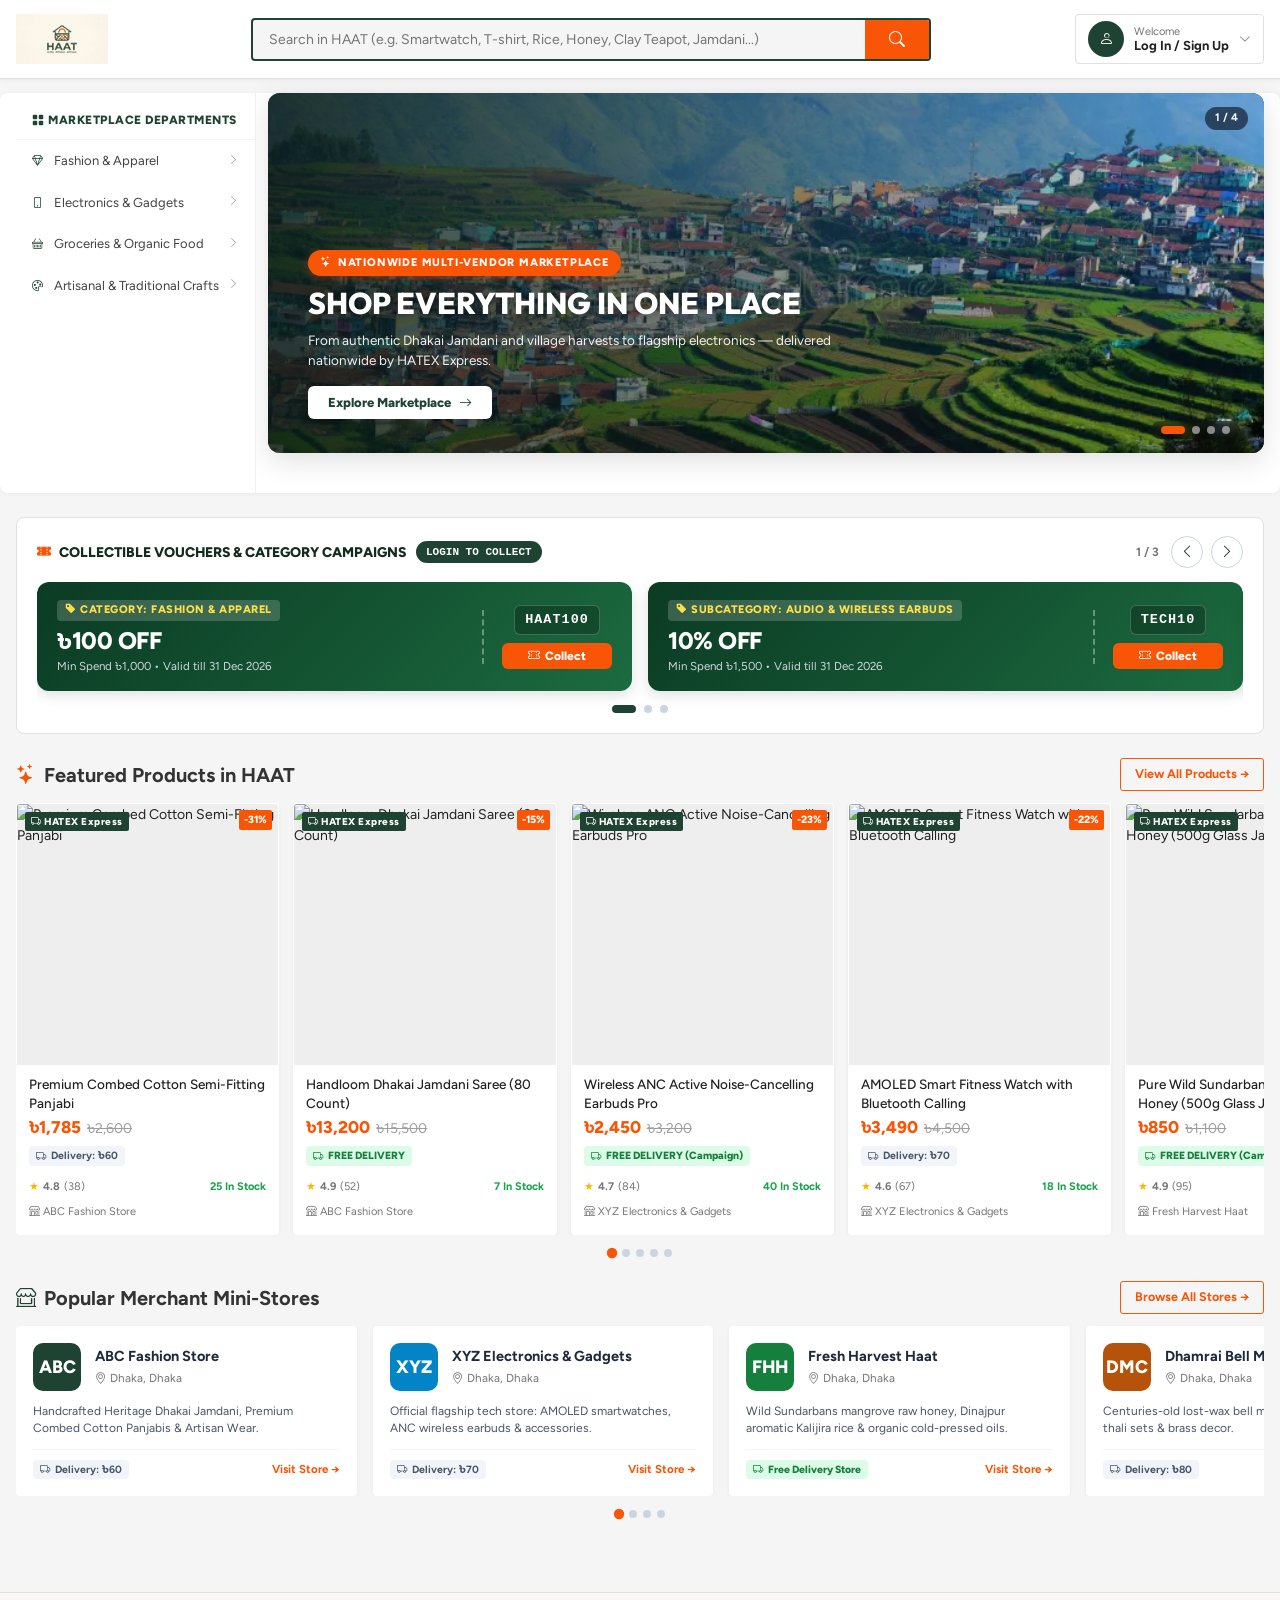
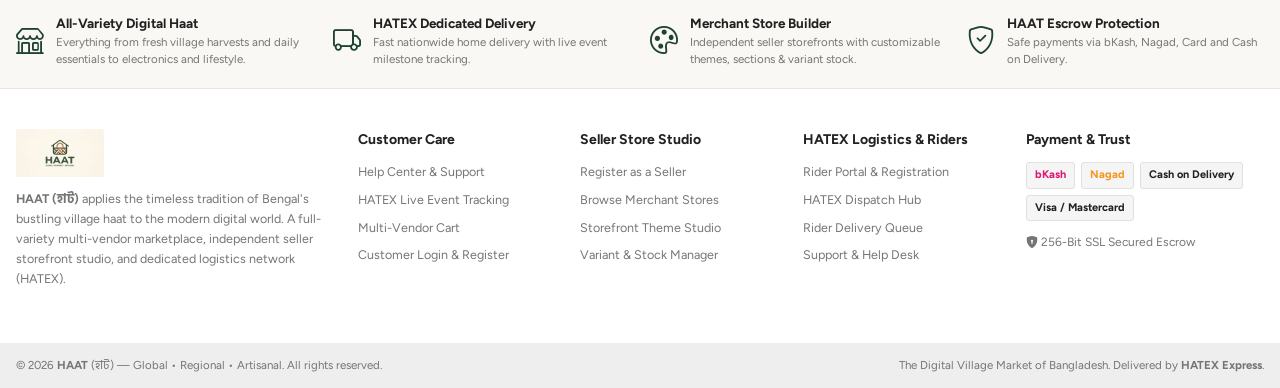
==== index.html @ 5f719024 "fix: ensure new products save to MySQL and display across Homepage, Catalog and Seller Dashboard" ====
<!DOCTYPE html>
<html lang="en">
<head>
  <meta charset="UTF-8">
  <meta name="viewport" content="width=device-width, initial-scale=1.0">
  <title>HAAT — Global • Regional • Artisanal (Multi-Vendor Marketplace & HATEX Logistics)</title>
  <meta name="description" content="HAAT is Bangladesh's all-variety digital marketplace inspired by the traditional village bazaar. Everything from electronics and fashion to groceries and crafts, delivered nationwide by HATEX.">
  <link rel="icon" type="image/jpeg" href="logo.jpg">

  <!-- Fonts: Outfit for titles, Figtree & Hind Siliguri for body and Bengali support -->
  <link rel="preconnect" href="https://fonts.googleapis.com">
  <link rel="preconnect" href="https://fonts.gstatic.com" crossorigin>
  <link href="https://fonts.googleapis.com/css2?family=Hind+Siliguri:wght@400;500;600;700&family=Outfit:wght@500;600;700;800&family=Figtree:wght@400;500;600;700;800&display=swap" rel="stylesheet">
  
  <!-- Bootstrap Icons -->
  <link rel="stylesheet" href="https://cdn.jsdelivr.net/npm/bootstrap-icons@1.11.3/font/bootstrap-icons.min.css">
  
  <!-- Core Design System -->
  <link rel="stylesheet" href="style.css?v=2.6">
</head>
<body>

  <!-- =========================================================================
       1. Main Header (Clean, Modern, Logo, Search, Profile with 3 Items & Cart)
       ========================================================================= -->
  <header class="site-header">
    <div class="container header-flex">
      <!-- HAAT Brand Logo -->
      <a href="#/" class="logo-link" id="headerLogoLink" onclick="return window.handleLogoClick(event);" title="HAAT">
        <img src="logo.jpg" alt="HAAT" class="brand-logo-img" onerror="this.style.display='none'; document.getElementById('logoFallback').style.display='flex'">
        <div id="logoFallback" class="logo-fallback" style="display:none;">
          <img src="logo.svg" alt="HAAT Logo" class="brand-logo-img" style="height:44px; width:auto;">
          <div class="logo-text">
            <span class="logo-title">HAAT</span>
            <span class="logo-sub">GLOBAL • REGIONAL • ARTISANAL</span>
          </div>
        </div>
      </a>

      <!-- Clean Search Bar -->
      <div class="search-container" id="headerSearchContainer">
        <form class="search-box" onsubmit="event.preventDefault(); handleSearch(this.q.value);">
          <input type="search" name="q" id="searchInput" placeholder="Search in HAAT (e.g. Smartwatch, T-shirt, Rice, Honey, Clay Teapot, Jamdani...)" aria-label="Search Marketplace">
          <button type="submit" class="search-btn" aria-label="Search">
            <i class="bi bi-search"></i>
          </button>
        </form>
      </div>

      <!-- Header Right: User Account Profile, Notifications, Wishlist, Cart -->
      <div class="header-actions">
        <!-- Account Dropdown Wrap -->
        <div class="account-dropdown-wrap" id="accountDropdownWrap">
          <button type="button" class="account-pill-btn" onclick="toggleAccountMenu()" aria-label="User Account Menu" id="accountPillBtn">
            <div class="user-avatar" id="headerAvatar"><i class="bi bi-person"></i></div>
            <div class="user-info">
              <span class="user-role-label" id="headerAccountRole">Welcome</span>
              <strong class="user-name" id="headerAccountName">Log In / Sign Up</strong>
            </div>
            <i class="bi bi-chevron-down caret-icon"></i>
          </button>

          <!-- Interactive Account Menu Flyout -->
          <div class="account-menu-flyout hidden" id="accountMenuFlyout">
            <div class="profile-dropdown-items" id="profileDropdownItems">
              <!-- Rendered dynamically based on Logged In / Guest session -->
            </div>
          </div>
        </div>

        <!-- Dynamic Notifications Dropdown (Beside Profile Icon) -->
        <div class="notification-dropdown-wrap" id="notificationDropdownWrap">
          <button type="button" class="action-icon-link notification-btn" onclick="window.toggleNotificationMenu()" aria-label="Notifications" id="notificationBtn" title="Notifications">
            <i class="bi bi-bell"></i>
            <span class="count-badge" id="notificationCount">0</span>
          </button>

          <!-- Interactive Notifications Flyout -->
          <div class="notification-flyout hidden" id="notificationFlyout">
            <div class="notification-flyout-head">
              <strong>Notifications (<span id="unreadNotifCount">0</span>)</strong>
              <button type="button" class="notif-mark-btn" onclick="window.markAllNotificationsRead()">Mark all read</button>
            </div>
            <div class="notification-flyout-list" id="notificationFlyoutList">
              <!-- Rendered dynamically based on state.notifications -->
            </div>
          </div>
        </div>

        <!-- Wishlist -->
        <a href="#/wishlist" class="action-icon-link" id="headerWishlistLink" title="Wishlist">
          <i class="bi bi-heart"></i>
          <span class="count-badge" id="wishlistCount">0</span>
        </a>

        <!-- Cart -->
        <a href="#/cart" class="action-cart-btn" id="headerCartLink" title="Shopping Cart">
          <div class="cart-icon-box">
            <i class="bi bi-cart3"></i>
            <span class="count-badge" id="cartCount">0</span>
          </div>
          <span class="cart-btn-txt">Cart</span>
        </a>
      </div>
    </div>
  </header>

  <!-- =========================================================================
       2. Dynamic Application Mount Point (SPA)
       ========================================================================= -->
  <main id="app" tabindex="-1">
    <div class="page-loader">
      <div class="spinner"></div>
      <p>Loading HAAT Digital Market…</p>
    </div>
  </main>

  <!-- =========================================================================
       3. Global Modals, Toast & Overlays
       ========================================================================= -->
  <div id="globalModal" class="modal-backdrop hidden" onclick="if(event.target === this) closeModal()">
    <div class="modal-dialog" role="dialog" aria-modal="true" id="modalDialog">
      <button class="modal-close-btn" onclick="closeModal()" aria-label="Close modal">&times;</button>
      <div id="modalContent"></div>
    </div>
  </div>

  <div id="toast" role="status" aria-live="polite"></div>

  <!-- =========================================================================
       4. Comprehensive Footer
       ========================================================================= -->
  <footer class="site-footer" id="siteFooter">
    <!-- Value Props Strip -->
    <div class="footer-props-bar" id="footerPropsBar">
      <div class="container props-grid">
        <div class="prop-box">
          <i class="bi bi-shop prop-ico"></i>
          <div>
            <strong>All-Variety Digital Haat</strong>
            <p>Everything from fresh village harvests and daily essentials to electronics and lifestyle.</p>
          </div>
        </div>
        <div class="prop-box">
          <i class="bi bi-truck prop-ico"></i>
          <div>
            <strong>HATEX Dedicated Delivery</strong>
            <p>Fast nationwide home delivery with live event milestone tracking.</p>
          </div>
        </div>
        <div class="prop-box">
          <i class="bi bi-palette prop-ico"></i>
          <div>
            <strong>Merchant Store Builder</strong>
            <p>Independent seller storefronts with customizable themes, sections & variant stock.</p>
          </div>
        </div>
        <div class="prop-box">
          <i class="bi bi-shield-check prop-ico"></i>
          <div>
            <strong>HAAT Escrow Protection</strong>
            <p>Safe payments via bKash, Nagad, Card and Cash on Delivery.</p>
          </div>
        </div>
      </div>
    </div>

    <!-- Main Footer Columns -->
    <div class="container footer-columns-grid" id="footerMainColumns">
      <div class="footer-col brand-col">
        <img src="logo.jpg" alt="HAAT Logo" class="footer-brand-img">
        <p class="footer-desc">
          <strong>HAAT (হাট)</strong> applies the timeless tradition of Bengal's bustling village haat to the modern digital world. A full-variety multi-vendor marketplace, independent seller storefront studio, and dedicated logistics network (HATEX).
        </p>
      </div>

      <div class="footer-col">
        <h4>Customer Care</h4>
        <ul>
          <li><a href="javascript:void(0)" onclick="openHelpModal()">Help Center & Support</a></li>
          <li><a href="#/tracking">HATEX Live Event Tracking</a></li>
          <li><a href="#/cart">Multi-Vendor Cart</a></li>
          <li><a href="#/auth">Customer Login & Register</a></li>
        </ul>
      </div>

      <div class="footer-col">
        <h4>Seller Store Studio</h4>
        <ul>
          <li><a href="#/auth">Register as a Seller</a></li>
          <li><a href="#/stores">Browse Merchant Stores</a></li>
          <li><a href="#/dash/seller">Storefront Theme Studio</a></li>
          <li><a href="#/dash/seller">Variant & Stock Manager</a></li>
        </ul>
      </div>

      <div class="footer-col">
        <h4>HATEX Logistics & Riders</h4>
        <ul>
          <li><a href="#/auth">Rider Portal & Registration</a></li>
          <li><a href="#/dash/hatex">HATEX Dispatch Hub</a></li>
          <li><a href="#/dash/rider">Rider Delivery Queue</a></li>
          <li><a href="javascript:void(0)" onclick="openHelpModal()">Support & Help Desk</a></li>
        </ul>
      </div>

      <div class="footer-col">
        <h4>Payment & Trust</h4>
        <div class="payment-badges-wrap">
          <span class="pay-badge bkash">bKash</span>
          <span class="pay-badge nagad">Nagad</span>
          <span class="pay-badge cod">Cash on Delivery</span>
          <span class="pay-badge card">Visa / Mastercard</span>
        </div>
        <div style="margin-top:12px;font-size:12px;color:var(--text-muted);">
          <i class="bi bi-shield-lock-fill text-success"></i> 256-Bit SSL Secured Escrow
        </div>
      </div>
    </div>

    <!-- Bottom Copyright -->
    <div class="footer-bottom-bar">
      <div class="container footer-bottom-flex">
        <div>&copy; 2026 <strong>HAAT</strong> (হাট) — Global • Regional • Artisanal. All rights reserved.</div>
        <div>The Digital Village Market of Bangladesh. Delivered by <strong>HATEX Express</strong>.</div>
      </div>
    </div>
  </footer>

  <!-- Floating Circular Report Button (Bottom Right) -->
  <button type="button" class="floating-admin-chat-btn" id="floatingReportBtn" onclick="window.openAdminReportModal()" title="Submit Report to Admin" aria-label="Submit Report">
    <i class="bi bi-flag-fill"></i>
    <span class="chat-btn-pulse"></span>
  </button>

  <!-- Application Logic -->
  <script src="app.js?v=3.3"></script>
  <!-- API Bridge: syncs app.js ↔ PHP API ↔ MySQL -->
  <script src="api-bridge.js?v=3.3"></script>
</body>
</html>
---- style.css ----
/* ==========================================================================
   HAAT.com.bd — Global • Regional • Artisanal
   Digital Village Market of Bangladesh & HATEX Logistics
   Theme based on HAAT Brand Identity: Forest Green, Terracotta & Ochre
   ========================================================================== */

:root {
  /* Brand Palette */
  --haat-primary: #1E4332;       /* Heritage Forest Green */
  --haat-primary-dark: #122C20;
  --haat-primary-light: #285A43;
  --haat-primary-soft: #EAF2EE;
  
  --haat-orange: #F85606;        /* High-conversion marketplace orange */
  --haat-orange-hover: #D64600;
  --haat-orange-soft: #FFF2EB;
  
  --haat-terracotta: #C46237;    /* Logo Terracotta */
  --haat-gold: #E5A93C;          /* Logo Ochre Gold */
  --haat-gold-soft: #FFF8EB;

  --bg-page: #F5F5F5;            /* Clean light gray canvas */
  --surface: #FFFFFF;            /* Pure white cards */
  --surface-alt: #FAFAFA;
  
  --text-main: #212121;
  --text-muted: #757575;
  --text-light: #9E9E9E;
  
  --border: #EFF0F5;
  --border-dark: #E0E0E0;

  /* Status Colors */
  --success: #00A65A;
  --success-bg: #E8F8F0;
  --warning: #F39C12;
  --danger: #DD4B39;
  --info: #00C0EF;

  /* Typography */
  --font-body: 'Figtree', 'Hind Siliguri', -apple-system, BlinkMacSystemFont, 'Segoe UI', Roboto, sans-serif;
  --font-brand: 'Outfit', -apple-system, sans-serif;
  --font-mono: SFMono-Regular, Menlo, Monaco, Consolas, monospace;

  /* Shadows & Radius */
  --shadow-card: 0 1px 4px 0 rgba(0, 0, 0, 0.05);
  --shadow-hover: 0 4px 16px 0 rgba(0, 0, 0, 0.12);
  --shadow-pop: 0 8px 30px rgba(0, 0, 0, 0.18);
  --radius-sm: 4px;
  --radius-md: 8px;
  --radius-lg: 12px;
  --radius-pill: 999px;

  --transition: all 0.2s ease-in-out;
}

/* Reset & Box Model */
*, *::before, *::after {
  box-sizing: border-box;
  margin: 0;
  padding: 0;
}

body {
  font-family: var(--font-body);
  font-size: 14px;
  line-height: 1.5;
  color: var(--text-main);
  background-color: var(--bg-page);
  -webkit-font-smoothing: antialiased;
  min-height: 100vh;
  display: flex;
  flex-direction: column;
}

a {
  color: inherit;
  text-decoration: none;
  transition: var(--transition);
}

button, input, select, textarea {
  font-family: inherit;
  font-size: inherit;
}

img {
  max-width: 100%;
  display: block;
}

.container {
  width: 100%;
  max-width: 1280px;
  margin: 0 auto;
  padding: 0 16px;
}

/* ==========================================================================
   1. Clean Top Header & Search Bar
   ========================================================================== */
.site-header {
  background: #fff;
  border-bottom: 1px solid var(--border-dark);
  position: sticky;
  top: 0;
  z-index: 100;
  box-shadow: 0 2px 4px rgba(0, 0, 0, 0.04);
}

.header-flex {
  display: flex;
  align-items: center;
  justify-content: space-between;
  padding: 14px 16px;
  gap: 24px;
}

.logo-link {
  display: flex;
  align-items: center;
  gap: 10px;
  flex-shrink: 0;
}

.brand-logo-img {
  height: 50px;
  width: auto;
  max-width: 170px;
  object-fit: contain;
  display: block;
}

.footer-brand-img {
  height: 48px;
  width: auto;
  max-width: 160px;
  object-fit: contain;
  display: block;
  margin-bottom: 12px;
}

.logo-fallback {
  display: flex;
  align-items: center;
  gap: 8px;
}

.logo-mark {
  width: 44px;
  height: 44px;
  background: var(--haat-primary);
  color: var(--haat-gold);
  border-radius: var(--radius-sm);
  display: grid;
  place-items: center;
  font-size: 22px;
}

.logo-title {
  font-family: var(--font-brand);
  font-size: 26px;
  font-weight: 800;
  color: var(--haat-primary);
  line-height: 1;
}

.logo-sub {
  font-size: 9px;
  font-weight: 700;
  letter-spacing: 1.5px;
  color: var(--haat-orange);
  display: block;
}

/* Wide Search Bar */
.search-container {
  flex: 1;
  max-width: 680px;
}

.search-box {
  display: flex;
  align-items: center;
  background: #F5F5F5;
  border: 2px solid var(--haat-primary);
  border-radius: var(--radius-sm);
  overflow: hidden;
  transition: var(--transition);
}

.search-box:focus-within {
  background: #fff;
  box-shadow: 0 0 0 2px rgba(30, 67, 50, 0.15);
}

.search-box input {
  flex: 1;
  border: none;
  background: transparent;
  padding: 10px 16px;
  font-size: 14px;
  color: var(--text-main);
  outline: none;
}

.search-btn {
  background: var(--haat-orange);
  border: none;
  color: #fff;
  padding: 10px 24px;
  font-size: 16px;
  cursor: pointer;
  transition: var(--transition);
  display: grid;
  place-items: center;
}

.search-btn:hover {
  background: var(--haat-orange-hover);
}

/* Header Right Actions */
.header-actions {
  display: flex;
  align-items: center;
  gap: 18px;
  flex-shrink: 0;
}

/* Account Dropdown Wrap */
.account-dropdown-wrap {
  position: relative;
}

.account-pill-btn {
  display: flex;
  align-items: center;
  gap: 10px;
  background: #fff;
  border: 1px solid var(--border-dark);
  padding: 6px 12px;
  border-radius: var(--radius-sm);
  cursor: pointer;
  transition: var(--transition);
}

.account-pill-btn:hover {
  background: var(--surface-alt);
  border-color: var(--haat-primary);
}

.user-avatar {
  width: 36px;
  height: 36px;
  border-radius: 50%;
  background: var(--haat-primary);
  color: #fff;
  font-weight: 800;
  display: grid;
  place-items: center;
  font-size: 15px;
}

.user-info {
  display: flex;
  flex-direction: column;
  text-align: left;
}

.user-role-label {
  font-size: 11px;
  color: var(--text-muted);
}

.user-name {
  font-size: 13px;
  font-weight: 700;
  color: var(--text-main);
  line-height: 1.2;
}

.caret-icon {
  font-size: 12px;
  color: var(--text-muted);
}

/* Account Menu Flyout */
.account-menu-flyout {
  position: absolute;
  top: calc(100% + 8px);
  right: 0;
  width: 280px;
  background: #fff;
  border: 1px solid var(--border-dark);
  border-radius: 12px;
  box-shadow: 0 12px 32px rgba(0, 0, 0, 0.12);
  z-index: 200;
  padding: 8px;
}

.account-menu-flyout.hidden {
  display: none;
}

/* User Card inside Dropdown */
.profile-dropdown-header {
  display: flex;
  align-items: center;
  gap: 10px;
  padding: 10px 12px;
  background: #FAF8F5;
  border-radius: 8px;
  margin-bottom: 6px;
  border: 1px solid #EBE4D8;
}

.dropdown-user-avatar {
  width: 36px;
  height: 36px;
  border-radius: 50%;
  background: var(--haat-primary);
  color: #fff;
  display: flex;
  align-items: center;
  justify-content: center;
  font-weight: 800;
  font-size: 15px;
  flex-shrink: 0;
}

.dropdown-user-details {
  display: flex;
  flex-direction: column;
  text-align: left;
  min-width: 0;
}

.dropdown-user-details strong {
  font-size: 13px;
  font-weight: 700;
  color: #1E293B;
  white-space: nowrap;
  overflow: hidden;
  text-overflow: ellipsis;
  line-height: 1.2;
}

.role-badge-tag {
  font-size: 10.5px;
  font-weight: 700;
  padding: 1px 7px;
  border-radius: 4px;
  display: inline-block;
  width: fit-content;
  margin-top: 3px;
  line-height: 1.3;
}

.role-badge-customer { background: #DBEAFE; color: #1E40AF; }
.role-badge-seller   { background: #FFEDD5; color: #C2410C; }
.role-badge-rider    { background: #DCFCE7; color: #15803D; }
.role-badge-admin    { background: #E0E7FF; color: #4338CA; }
.role-badge-hatex    { background: #F3E8FF; color: #7E22CE; }

.dropdown-menu-divider {
  height: 1px;
  background: #F1F5F9;
  margin: 6px 4px;
}

.profile-dropdown-items {
  display: flex;
  flex-direction: column;
  gap: 2px;
}

.profile-menu-item {
  display: flex;
  align-items: center;
  gap: 10px;
  padding: 8px 10px;
  border-radius: 8px;
  transition: all 0.15s ease;
  color: var(--text-main);
  text-decoration: none;
  cursor: pointer;
}

.profile-menu-item:hover {
  background: #F8FAFC;
  color: var(--haat-primary);
}

.profile-dashboard-item {
  background: #FAF8F5;
  border: 1px solid #EBE4D8;
}

.profile-dashboard-item:hover {
  background: var(--haat-primary-soft);
  border-color: var(--haat-primary);
}

.menu-item-icon-box {
  width: 30px;
  height: 30px;
  border-radius: 6px;
  display: flex;
  align-items: center;
  justify-content: center;
  background: #F1F5F9;
  color: #475569;
  font-size: 15px;
  flex-shrink: 0;
  transition: all 0.15s ease;
}

.menu-item-icon-box.bg-customer { background: #EFF6FF; color: #2563EB; }
.menu-item-icon-box.bg-seller   { background: #FFF7ED; color: #EA580C; }
.menu-item-icon-box.bg-rider    { background: #F0FDF4; color: #16A34A; }
.menu-item-icon-box.bg-admin    { background: #EEF2FF; color: #4F46E5; }
.menu-item-icon-box.bg-hatex    { background: #FAF5FF; color: #9333EA; }

.menu-item-text {
  display: flex;
  flex-direction: column;
  text-align: left;
  min-width: 0;
}

.menu-item-text strong {
  font-size: 12.5px;
  font-weight: 700;
  color: #1E293B;
  line-height: 1.2;
}

.menu-item-text small {
  font-size: 11px;
  color: var(--text-muted);
  line-height: 1.2;
}

/* Logout Item */
.profile-logout-item:hover {
  background: #FEF2F2 !important;
}

.profile-logout-item:hover .icon-logout {
  background: #FEE2E2;
  color: #DC2626;
}

/* Wishlist & Cart Actions */
.action-icon-link {
  font-size: 22px;
  color: var(--text-muted);
  position: relative;
  display: grid;
  place-items: center;
}

.action-icon-link:hover {
  color: var(--haat-orange);
}

.action-cart-btn {
  display: flex;
  align-items: center;
  gap: 8px;
  color: var(--text-main);
  padding: 8px 14px;
  border-radius: var(--radius-sm);
  background: var(--surface-alt);
  border: 1px solid var(--border-dark);
}

.action-cart-btn:hover {
  border-color: var(--haat-orange);
  color: var(--haat-orange);
}

.cart-icon-box {
  font-size: 20px;
  position: relative;
  display: grid;
  place-items: center;
}

.count-badge {
  position: absolute;
  top: -8px;
  right: -10px;
  background: var(--haat-orange);
  color: #fff;
  font-size: 10px;
  font-weight: 800;
  padding: 1px 5px;
  border-radius: var(--radius-pill);
  min-width: 16px;
  text-align: center;
}

.cart-btn-txt {
  font-weight: 700;
  font-size: 13px;
}

/* ==========================================================================
   2. Main SPA Mount & Loaders
   ========================================================================= */
#app {
  flex: 1;
  padding-bottom: 50px;
}

.page-loader {
  display: flex;
  flex-direction: column;
  align-items: center;
  justify-content: center;
  padding: 80px 20px;
  color: var(--text-muted);
  gap: 16px;
}

.spinner {
  width: 40px;
  height: 40px;
  border: 3px solid #E0E0E0;
  border-top-color: var(--haat-primary);
  border-radius: 50%;
  animation: spin 0.8s linear infinite;
}

@keyframes spin {
  to { transform: rotate(360deg); }
}

/* ==========================================================================
   3. Village Banner & Hero Section
   ========================================================================== */
.village-hero-section {
  margin-top: 14px;
  margin-bottom: 24px;
}

.hero-layout-grid {
  display: grid;
  grid-template-columns: 240px 1fr;
  gap: 12px;
  background: #fff;
  border-radius: var(--radius-md);
  box-shadow: var(--shadow-card);
  position: relative;
  overflow: visible;
  height: 400px;
}

@media (max-width: 900px) {
  .hero-layout-grid {
    grid-template-columns: 1fr;
    height: auto;
  }
  .haat-category-sidebar {
    display: none;
  }
}

/* Category Sidebar Menu */
.haat-category-sidebar {
  background: #fff;
  border-right: 1px solid var(--border);
  display: flex;
  flex-direction: column;
  padding: 8px 0;
  position: relative;
  overflow: visible;
  z-index: 45;
}

.cat-sidebar-item {
  display: flex;
  align-items: center;
  justify-content: space-between;
  padding: 11px 16px;
  font-size: 13px;
  color: #424242;
  cursor: pointer;
  transition: var(--transition);
  position: relative;
}

.cat-sidebar-item:hover {
  background: var(--haat-orange-soft);
  color: var(--haat-orange);
  padding-left: 20px;
}

.cat-sidebar-item i {
  font-size: 11px;
  color: var(--text-light);
}

/* Category Hover Popup / Flyout Subcategories Menu */
.cat-flyout-popup {
  display: none;
  position: absolute;
  top: -4px;
  left: 100%;
  width: 290px;
  background: #ffffff;
  border-radius: 0 10px 10px 0;
  box-shadow: 0 12px 36px rgba(0, 0, 0, 0.18), 0 2px 6px rgba(0, 0, 0, 0.08);
  border: 1px solid #E2E8F0;
  border-left: 3px solid var(--haat-primary);
  z-index: 999;
  padding: 16px 18px;
  animation: flyoutSlideIn 0.18s ease-out;
}

@keyframes flyoutSlideIn {
  from { opacity: 0; transform: translateX(-8px); }
  to { opacity: 1; transform: translateX(0); }
}

.cat-sidebar-item:hover .cat-flyout-popup {
  display: block;
}

.cat-flyout-head {
  padding-bottom: 8px;
  margin-bottom: 10px;
  border-bottom: 1px solid #F1F5F9;
  display: flex;
  align-items: center;
  justify-content: space-between;
}

.cat-flyout-head strong {
  font-size: 13.5px;
  color: var(--haat-primary);
  font-weight: 800;
}

.cat-flyout-head a {
  font-size: 11.5px;
  font-weight: 700;
  color: var(--haat-orange);
  text-decoration: none;
}

.cat-flyout-list {
  display: flex;
  flex-direction: column;
  gap: 5px;
}

.cat-flyout-link {
  display: flex;
  align-items: center;
  justify-content: space-between;
  padding: 8px 10px;
  border-radius: 6px;
  font-size: 12.5px;
  color: #334155;
  font-weight: 600;
  text-decoration: none;
  transition: all 0.15s ease;
  cursor: pointer;
}

.cat-flyout-link:hover {
  background: var(--haat-primary-soft);
  color: var(--haat-primary);
  padding-left: 14px;
}

.cat-flyout-link i {
  color: var(--haat-primary);
  font-size: 11px;
}

/* Flowing Slide System for Vouchers & Coupons */
.vouchers-slider-shell {
  position: relative;
  width: 100%;
}

.vouchers-slider-track {
  display: flex;
  gap: 14px;
  overflow-x: auto;
  scroll-behavior: smooth;
  padding: 6px 2px 12px 2px;
  scrollbar-width: thin;
  scrollbar-color: #FED7AA transparent;
}

.vouchers-slider-track::-webkit-scrollbar {
  height: 5px;
}

.vouchers-slider-track::-webkit-scrollbar-thumb {
  background: #FED7AA;
  border-radius: 999px;
}

.voucher-slider-item {
  flex: 0 0 320px;
  min-width: 320px;
  scroll-snap-align: start;
}

.voucher-slide-nav-btn {
  width: 32px;
  height: 32px;
  border-radius: 50%;
  background: #ffffff;
  border: 1px solid #CBD5E1;
  box-shadow: 0 2px 8px rgba(0, 0, 0, 0.10);
  color: var(--haat-primary);
  display: inline-flex;
  align-items: center;
  justify-content: center;
  cursor: pointer;
  transition: all 0.2s ease;
  font-size: 14px;
}

.voucher-slide-nav-btn:hover {
  background: var(--haat-primary);
  color: #ffffff;
  border-color: var(--haat-primary);
}

/* Morning Village View Banner */
.village-banner-card {
  position: relative;
  background-image: url('village_banner.webp');
  background-size: cover;
  background-position: center;
  display: flex;
  align-items: center;
  padding: 40px;
  color: #fff;
  overflow: hidden;
}

.village-banner-card::before {
  content: '';
  position: absolute;
  inset: 0;
  background: linear-gradient(90deg, rgba(18, 44, 32, 0.92) 0%, rgba(18, 44, 32, 0.75) 55%, rgba(0, 0, 0, 0.25) 100%);
  z-index: 1;
}

.village-banner-content {
  max-width: 580px;
  position: relative;
  z-index: 2;
}

.village-tag-badge {
  background: var(--haat-orange);
  color: #fff;
  font-size: 11px;
  font-weight: 800;
  padding: 3px 10px;
  border-radius: var(--radius-pill);
  display: inline-flex;
  align-items: center;
  gap: 6px;
  margin-bottom: 12px;
  letter-spacing: 0.5px;
}

.village-banner-content h1 {
  font-size: clamp(28px, 3.5vw, 38px);
  font-family: var(--font-brand);
  line-height: 1.2;
  margin-bottom: 12px;
  color: #fff;
}

.village-banner-content p {
  font-size: 14.5px;
  color: #E2ECE6;
  margin-bottom: 22px;
  line-height: 1.5;
}

.village-banner-actions {
  display: flex;
  gap: 12px;
  flex-wrap: wrap;
}

.btn-village-primary {
  background: var(--haat-orange);
  color: #fff;
  border: none;
  font-weight: 700;
  padding: 10px 22px;
  border-radius: var(--radius-sm);
  cursor: pointer;
  transition: var(--transition);
}

.btn-village-primary:hover {
  background: var(--haat-orange-hover);
}

.btn-village-outline {
  background: rgba(255, 255, 255, 0.15);
  color: #fff;
  border: 1px solid rgba(255, 255, 255, 0.4);
  font-weight: 600;
  padding: 10px 22px;
  border-radius: var(--radius-sm);
  cursor: pointer;
  transition: var(--transition);
}

.btn-village-outline:hover {
  background: rgba(255, 255, 255, 0.25);
  border-color: #fff;
}

/* Feature Channels Strip */
.features-channel-strip {
  display: grid;
  grid-template-columns: repeat(auto-fit, minmax(200px, 1fr));
  gap: 12px;
  margin-bottom: 24px;
}

.feature-pill-card {
  background: #fff;
  border: 1px solid var(--border);
  border-radius: var(--radius-md);
  padding: 14px 16px;
  display: flex;
  align-items: center;
  gap: 12px;
  box-shadow: var(--shadow-card);
  transition: var(--transition);
  cursor: pointer;
}

.feature-pill-card:hover {
  transform: translateY(-2px);
  box-shadow: var(--shadow-hover);
  border-color: var(--haat-orange);
}

.feature-icon-circle {
  width: 42px;
  height: 42px;
  border-radius: 50%;
  background: var(--haat-primary-soft);
  color: var(--haat-primary);
  display: grid;
  place-items: center;
  font-size: 20px;
  flex-shrink: 0;
}

.feature-pill-card.orange .feature-icon-circle {
  background: var(--haat-orange-soft);
  color: var(--haat-orange);
}

.feature-pill-card.gold .feature-icon-circle {
  background: var(--haat-gold-soft);
  color: #B57F1E;
}

.feature-texts h4 {
  font-size: 13.5px;
  font-weight: 700;
  color: var(--text-main);
}

.feature-texts p {
  font-size: 11.5px;
  color: var(--text-muted);
}

/* ==========================================================================
   4. Flash Sale Module
   ========================================================================== */
.section-block {
  margin-bottom: 24px;
}

.section-head-bar {
  display: flex;
  align-items: center;
  justify-content: space-between;
  margin-bottom: 12px;
}

.section-head-bar h2 {
  font-size: 20px;
  font-weight: 700;
  color: #333;
  display: flex;
  align-items: center;
  gap: 8px;
}

.flash-sale-container {
  background: #fff;
  border-radius: var(--radius-md);
  box-shadow: var(--shadow-card);
  overflow: hidden;
}

.flash-sale-top-bar {
  display: flex;
  align-items: center;
  justify-content: space-between;
  padding: 14px 20px;
  border-bottom: 1px solid var(--border);
  flex-wrap: wrap;
  gap: 12px;
}

.flash-banner-left {
  display: flex;
  align-items: center;
  gap: 16px;
}

.flash-sale-title {
  font-size: 17px;
  font-weight: 800;
  color: var(--haat-orange);
  display: flex;
  align-items: center;
  gap: 6px;
}

.countdown-wrap {
  display: flex;
  align-items: center;
  gap: 6px;
  font-size: 13px;
  color: #424242;
}

.timer-pill {
  background: var(--haat-orange);
  color: #fff;
  font-weight: 800;
  font-size: 13px;
  padding: 2px 8px;
  border-radius: 3px;
  font-family: var(--font-mono);
}

.btn-see-all-flash {
  border: 1px solid var(--haat-orange);
  color: var(--haat-orange);
  padding: 6px 14px;
  border-radius: 3px;
  font-weight: 700;
  font-size: 12.5px;
}

.btn-see-all-flash:hover {
  background: var(--haat-orange);
  color: #fff;
}

.flash-grid-row {
  display: grid;
  grid-template-columns: repeat(auto-fit, minmax(180px, 1fr));
  gap: 1px;
  background: var(--border);
}

.flash-product-box {
  background: #fff;
  padding: 14px;
  display: flex;
  flex-direction: column;
  cursor: pointer;
  transition: var(--transition);
}

.flash-product-box:hover {
  box-shadow: var(--shadow-hover);
  z-index: 2;
}

.flash-thumb-box {
  aspect-ratio: 1;
  overflow: hidden;
  margin-bottom: 10px;
  position: relative;
}

.flash-thumb-box img {
  width: 100%;
  height: 100%;
  object-fit: cover;
}

.discount-tag {
  position: absolute;
  top: 6px;
  right: 6px;
  background: var(--haat-orange);
  color: #fff;
  font-size: 10.5px;
  font-weight: 800;
  padding: 2px 5px;
  border-radius: 2px;
}

.flash-box-title {
  font-size: 13px;
  color: #212121;
  line-height: 1.35;
  height: 35px;
  overflow: hidden;
  display: -webkit-box;
  -webkit-line-clamp: 2;
  -webkit-box-orient: vertical;
  margin-bottom: 6px;
}

.flash-box-price {
  font-size: 16px;
  font-weight: 800;
  color: var(--haat-orange);
}

.flash-box-old-price {
  font-size: 12px;
  color: var(--text-light);
  text-decoration: line-through;
}

.sold-progress-box {
  margin-top: 8px;
}

.progress-track-bg {
  height: 5px;
  background: #E0E0E0;
  border-radius: 3px;
  overflow: hidden;
}

.progress-track-fill {
  height: 100%;
  background: var(--haat-orange);
  border-radius: 3px;
}

.sold-txt {
  font-size: 11px;
  color: var(--text-muted);
  margin-top: 3px;
}

/* ==========================================================================
   5. Recommended Products Grid
   ========================================================================== */
.marketplace-product-grid {
  display: grid;
  grid-template-columns: repeat(auto-fill, minmax(190px, 1fr));
  gap: 12px;
}

.haat-item-card {
  background: #fff;
  border-radius: var(--radius-sm);
  box-shadow: var(--shadow-card);
  overflow: hidden;
  display: flex;
  flex-direction: column;
  transition: var(--transition);
  cursor: pointer;
  border: 1px solid transparent;
}

.haat-item-card:hover {
  box-shadow: var(--shadow-hover);
  border-color: #E0E0E0;
  transform: translateY(-2px);
}

.item-img-wrap {
  aspect-ratio: 1;
  background: #EEE;
  position: relative;
  overflow: hidden;
}

.item-img-wrap img {
  width: 100%;
  height: 100%;
  object-fit: cover;
  transition: transform 0.3s ease;
}

.haat-item-card:hover .item-img-wrap img {
  transform: scale(1.03);
}

.hatex-delivery-badge {
  position: absolute;
  top: 8px;
  left: 8px;
  background: var(--haat-primary);
  color: #fff;
  font-size: 10px;
  font-weight: 800;
  padding: 2px 6px;
  border-radius: 2px;
  letter-spacing: 0.5px;
}

.item-card-body {
  padding: 10px 12px 14px;
  display: flex;
  flex-direction: column;
  flex: 1;
}

.item-card-title {
  font-size: 13.5px;
  color: #212121;
  line-height: 1.35;
  height: 36px;
  overflow: hidden;
  display: -webkit-box;
  -webkit-line-clamp: 2;
  -webkit-box-orient: vertical;
  margin-bottom: 6px;
  font-weight: 500;
}

.haat-item-card:hover .item-card-title {
  color: var(--haat-orange);
}

.item-card-price {
  font-size: 17px;
  font-weight: 800;
  color: var(--haat-orange);
  line-height: 1.2;
}

.item-old-price-wrap {
  display: flex;
  align-items: center;
  gap: 6px;
  font-size: 11.5px;
  margin-top: 2px;
}

.item-old-price {
  color: var(--text-light);
  text-decoration: line-through;
}

.item-discount-pct {
  color: #212121;
}

.item-rating-row {
  display: flex;
  align-items: center;
  gap: 4px;
  font-size: 11px;
  color: var(--text-muted);
  margin-top: 8px;
}

.star-amber {
  color: #FFB400;
}

.item-seller-line {
  font-size: 11px;
  color: var(--text-muted);
  margin-top: auto;
  padding-top: 8px;
  display: flex;
  align-items: center;
  justify-content: space-between;
}

/* ==========================================================================
   6. 3-Column Product Detail Layout
   ========================================================================== */
.detail-box-layout {
  display: grid;
  grid-template-columns: 340px 1fr 300px;
  gap: 16px;
  background: #fff;
  border-radius: var(--radius-md);
  padding: 20px;
  box-shadow: var(--shadow-card);
  margin-top: 14px;
  margin-bottom: 24px;
}

@media (max-width: 1040px) {
  .detail-box-layout {
    grid-template-columns: 1fr;
  }
}

.gallery-large-view {
  aspect-ratio: 1;
  background: #F5F5F5;
  border: 1px solid var(--border);
  border-radius: var(--radius-sm);
  overflow: hidden;
  margin-bottom: 10px;
}

.gallery-large-view img {
  width: 100%;
  height: 100%;
  object-fit: cover;
}

.gallery-thumbs-row {
  display: flex;
  gap: 8px;
}

.thumb-square-btn {
  width: 54px;
  height: 54px;
  border: 1.5px solid var(--border-dark);
  border-radius: var(--radius-sm);
  overflow: hidden;
  cursor: pointer;
}

.thumb-square-btn.active, .thumb-square-btn:hover {
  border-color: var(--haat-orange);
}

.thumb-square-btn img {
  width: 100%;
  height: 100%;
  object-fit: cover;
}

.detail-middle-col h1 {
  font-size: 20px;
  font-weight: 700;
  color: #212121;
  line-height: 1.3;
  margin-bottom: 10px;
}

.ratings-meta-strip {
  display: flex;
  align-items: center;
  gap: 12px;
  font-size: 12px;
  color: var(--text-muted);
  padding-bottom: 14px;
  border-bottom: 1px solid var(--border);
  margin-bottom: 14px;
}

.price-display-panel {
  background: #FAF8F5;
  border-radius: var(--radius-sm);
  padding: 14px 16px;
  margin-bottom: 20px;
}

.price-main-figure {
  font-size: 28px;
  font-weight: 800;
  color: var(--haat-orange);
  line-height: 1;
}

.price-old-figure {
  font-size: 14px;
  color: var(--text-light);
  text-decoration: line-through;
  margin-left: 8px;
}

.variant-selection-group {
  margin-bottom: 20px;
}

.variant-heading-label {
  font-size: 13px;
  font-weight: 600;
  color: #757575;
  margin-bottom: 8px;
}

.variant-pills-wrap {
  display: flex;
  flex-wrap: wrap;
  gap: 8px;
}

.variant-selector-pill {
  padding: 6px 14px;
  border: 1px solid #D5D5D5;
  border-radius: 3px;
  font-size: 13px;
  font-weight: 600;
  background: #fff;
  cursor: pointer;
  transition: var(--transition);
}

.variant-selector-pill:hover {
  border-color: var(--haat-orange);
}

.variant-selector-pill.active {
  border-color: var(--haat-orange);
  color: var(--haat-orange);
  box-shadow: 0 0 0 1px var(--haat-orange);
  background: var(--haat-orange-soft);
}

.qty-stepper-box {
  display: flex;
  align-items: center;
  border: 1px solid #D5D5D5;
  border-radius: 2px;
  width: fit-content;
  margin-bottom: 24px;
}

.qty-stepper-box button {
  background: #EFF0F5;
  border: none;
  width: 32px;
  height: 32px;
  font-weight: 700;
  cursor: pointer;
}

.qty-stepper-box input {
  width: 44px;
  height: 32px;
  border: none;
  text-align: center;
  font-weight: 700;
  outline: none;
}

.detail-action-buttons {
  display: flex;
  gap: 12px;
}

.btn-buy-instant {
  background: #25A5D8;
  color: #fff;
  border: none;
  font-weight: 700;
  font-size: 15px;
  padding: 12px 28px;
  border-radius: 3px;
  cursor: pointer;
  flex: 1;
}

.btn-buy-instant:hover {
  background: #1C88B3;
}

.btn-add-cart-instant {
  background: var(--haat-orange);
  color: #fff;
  border: none;
  font-weight: 700;
  font-size: 15px;
  padding: 12px 28px;
  border-radius: 3px;
  cursor: pointer;
  flex: 1;
}

.btn-add-cart-instant:hover {
  background: var(--haat-orange-hover);
}

.delivery-seller-sidebar {
  display: flex;
  flex-direction: column;
  gap: 16px;
}

.service-spec-card {
  background: #FAF8F5;
  border: 1px solid var(--border);
  border-radius: var(--radius-sm);
  padding: 14px;
}

.service-spec-card h4 {
  font-size: 12.5px;
  color: var(--text-muted);
  text-transform: uppercase;
  margin-bottom: 10px;
  letter-spacing: 0.5px;
}

.spec-line {
  display: flex;
  align-items: flex-start;
  gap: 10px;
  font-size: 12.5px;
  padding: 6px 0;
  border-bottom: 1px dashed #E0E0E0;
}

.spec-line:last-child {
  border-bottom: none;
}

.merchant-profile-card {
  background: #FAF8F5;
  border: 1px solid var(--border);
  border-radius: var(--radius-sm);
  padding: 14px;
}

.merchant-metrics-strip {
  display: grid;
  grid-template-columns: 1fr 1fr;
  gap: 10px;
  padding: 10px 0;
  text-align: center;
  border-top: 1px solid #E0E0E0;
  border-bottom: 1px solid #E0E0E0;
  margin: 10px 0;
}

.merchant-metric-num {
  font-size: 16px;
  font-weight: 800;
  color: #212121;
}

.merchant-metric-lbl {
  font-size: 11px;
  color: var(--text-muted);
}

/* ==========================================================================
   7. Dedicated Auth / Registration & Login Portal Page (`#/auth`)
   ========================================================================== */
.auth-page-wrapper {
  padding: 40px 16px 60px;
  min-height: calc(100vh - 180px);
  display: flex;
  justify-content: center;
  align-items: flex-start;
  background: #F4F6F8;
}

.auth-page-shell {
  max-width: 1040px;
  width: 100%;
  display: grid;
  grid-template-columns: 340px minmax(0, 1fr);
  background: #ffffff;
  border-radius: 16px;
  border: 1px solid #E2E8F0;
  box-shadow: 0 12px 35px rgba(0, 0, 0, 0.06);
  overflow: hidden;
}

/* Left Village Photo Column */
.auth-photo-side {
  position: relative;
  overflow: hidden;
  background: #10241B;
  min-height: 520px;
  display: flex;
}

.auth-village-photo-img {
  width: 100%;
  height: 100%;
  object-fit: cover;
  display: block;
  transition: transform 0.6s ease;
}

.auth-photo-side:hover .auth-village-photo-img {
  transform: scale(1.03);
}

.auth-photo-overlay {
  position: absolute;
  top: 0;
  left: 0;
  right: 0;
  bottom: 0;
  padding: 22px;
  display: flex;
  flex-direction: column;
  justify-content: flex-start;
  background: linear-gradient(180deg, rgba(0, 0, 0, 0.5) 0%, rgba(0, 0, 0, 0.05) 40%, rgba(0, 0, 0, 0.8) 100%);
  pointer-events: none;
}

.auth-photo-back-btn {
  color: #ffffff;
  background: rgba(0, 0, 0, 0.5);
  backdrop-filter: blur(8px);
  -webkit-backdrop-filter: blur(8px);
  padding: 8px 14px;
  border-radius: 20px;
  font-size: 13px;
  font-weight: 600;
  text-decoration: none;
  display: inline-flex;
  align-items: center;
  gap: 6px;
  align-self: flex-start;
  border: 1px solid rgba(255, 255, 255, 0.3);
  pointer-events: auto;
  transition: all 0.2s ease;
}

.auth-photo-back-btn:hover {
  background: rgba(0, 0, 0, 0.8);
  color: #ffffff;
  transform: translateX(-3px);
  border-color: rgba(255, 255, 255, 0.6);
}

/* Right Interactive Auth Column */
.auth-main-side {
  padding: 34px 38px;
  background: #ffffff;
  display: flex;
  flex-direction: column;
  min-width: 0;
  width: 100%;
  box-sizing: border-box;
}

.auth-tabs-segmented {
  display: flex;
  background: #F1F5F9;
  padding: 4px;
  border-radius: 10px;
  margin-bottom: 20px;
  border: 1px solid #E2E8F0;
}

.auth-tab-segment {
  flex: 1;
  padding: 10px 16px;
  border: none;
  background: transparent;
  font-size: 14px;
  font-weight: 700;
  color: #64748B;
  border-radius: 8px;
  cursor: pointer;
  transition: all 0.2s ease;
  display: inline-flex;
  align-items: center;
  justify-content: center;
  gap: 8px;
}

.auth-tab-segment:hover {
  color: #1E293B;
}

.auth-tab-segment.active {
  background: #ffffff;
  color: var(--haat-orange);
  box-shadow: 0 2px 6px rgba(0, 0, 0, 0.06);
}

/* Account Role Picker */
.auth-role-picker-section {
  margin-bottom: 20px;
}

.role-picker-label-row {
  display: flex;
  justify-content: space-between;
  align-items: center;
  margin-bottom: 10px;
}

.picker-label {
  font-size: 11px;
  font-weight: 800;
  color: #64748B;
  letter-spacing: 0.6px;
  text-transform: uppercase;
}

.auth-secure-tag {
  font-size: 11px;
  color: #059669;
  font-weight: 600;
  display: inline-flex;
  align-items: center;
  gap: 4px;
  background: #ECFDF5;
  padding: 3px 8px;
  border-radius: 6px;
}

.role-picker-cards {
  display: grid;
  grid-template-columns: repeat(3, minmax(0, 1fr));
  gap: 10px;
  width: 100%;
  box-sizing: border-box;
}

.role-picker-btn {
  border: 1.5px solid #E2E8F0;
  background: #FAF8F5;
  border-radius: 10px;
  padding: 10px 6px;
  text-align: center;
  cursor: pointer;
  position: relative;
  transition: all 0.2s ease;
  display: flex;
  flex-direction: column;
  align-items: center;
  justify-content: center;
  gap: 2px;
  min-width: 0;
  box-sizing: border-box;
}

.role-picker-btn:hover {
  border-color: var(--haat-primary);
  background: #ffffff;
}

.role-picker-btn.active {
  border-color: var(--haat-primary);
  background: #EDF7F2;
  box-shadow: 0 0 0 1px var(--haat-primary);
}

.role-picker-icon {
  font-size: 20px;
  color: var(--haat-primary);
  line-height: 1;
  margin-bottom: 2px;
}

.role-picker-title {
  font-size: 13px;
  font-weight: 700;
  color: #1E293B;
  display: block;
}

.role-picker-sub {
  font-size: 10.5px;
  color: #64748B;
  display: block;
}

.role-selected-check {
  display: none;
  position: absolute;
  top: 6px;
  right: 6px;
  font-size: 13px;
  color: var(--haat-primary);
}

.role-picker-btn.active .role-selected-check {
  display: block;
}

/* Auth Input Fields */
.form-group-auth {
  margin-bottom: 15px;
  width: 100%;
  box-sizing: border-box;
}

.form-group-auth label {
  display: block;
  font-size: 12.5px;
  font-weight: 700;
  color: #334155;
  margin-bottom: 6px;
}

.input-with-icon {
  position: relative;
  display: flex;
  align-items: center;
  width: 100%;
  box-sizing: border-box;
}

.input-with-icon i {
  position: absolute;
  left: 12px;
  color: #94A3B8;
  font-size: 16px;
  pointer-events: none;
  z-index: 1;
}

.input-with-icon input,
.input-with-icon select,
.form-group-auth select {
  width: 100%;
  padding: 10px 14px 10px 38px;
  border: 1.5px solid #CBD5E1;
  border-radius: 8px;
  font-size: 13.5px;
  font-family: inherit;
  color: #1E293B;
  background: #FFFFFF;
  outline: none;
  transition: all 0.2s ease;
  box-sizing: border-box;
  height: 42px;
  line-height: 1.4;
}

.form-group-auth select:not(.input-with-icon select) {
  padding-left: 14px;
}

.input-with-icon input:focus,
.input-with-icon select:focus,
.form-group-auth select:focus {
  border-color: var(--haat-orange);
  box-shadow: 0 0 0 3px rgba(248, 86, 6, 0.15);
}

.auth-form-grid {
  display: grid;
  grid-template-columns: repeat(2, minmax(0, 1fr));
  gap: 12px;
  width: 100%;
  box-sizing: border-box;
}

.auth-form-meta {
  display: flex;
  justify-content: space-between;
  align-items: center;
  margin-top: 4px;
  margin-bottom: 16px;
  font-size: 12.5px;
}

.remember-label {
  display: inline-flex;
  align-items: center;
  gap: 6px;
  cursor: pointer;
  color: #475569;
}

.forgot-link {
  color: var(--haat-orange);
  text-decoration: none;
  font-weight: 600;
  font-size: 12.5px;
}

.forgot-link:hover {
  text-decoration: underline;
}

.btn-auth-submit {
  width: 100%;
  background: linear-gradient(135deg, #F85606 0%, #D84200 100%);
  color: #ffffff;
  border: none;
  padding: 12px 20px;
  font-size: 14.5px;
  font-weight: 700;
  border-radius: 8px;
  cursor: pointer;
  display: flex;
  align-items: center;
  justify-content: center;
  gap: 8px;
  box-shadow: 0 4px 12px rgba(248, 86, 6, 0.25);
  transition: all 0.2s ease;
  box-sizing: border-box;
}

.btn-auth-submit:hover {
  background: linear-gradient(135deg, #D84200 0%, #B83700 100%);
  transform: translateY(-1px);
  box-shadow: 0 6px 16px rgba(248, 86, 6, 0.35);
}

/* Prominent One-Click Demo Access Box */
.quick-demo-logins-box {
  margin-top: 24px;
  padding-top: 18px;
  border-top: 1px dashed #CBD5E1;
  width: 100%;
  box-sizing: border-box;
}

.quick-demos-head {
  display: flex;
  justify-content: space-between;
  align-items: center;
  margin-bottom: 12px;
  flex-wrap: wrap;
  gap: 4px;
}

.quick-logins-title {
  font-size: 12.5px;
  color: #1E293B;
  display: flex;
  align-items: center;
  gap: 6px;
}

.quick-demos-hint {
  font-size: 11px;
  color: #64748B;
  font-weight: 500;
}

.quick-demo-grid {
  display: grid;
  grid-template-columns: repeat(2, minmax(0, 1fr));
  gap: 10px;
  width: 100%;
  box-sizing: border-box;
}

.btn-quick-login {
  border: 1.5px solid #E2E8F0;
  background: #FAF8F5;
  border-radius: 10px;
  padding: 10px 12px;
  text-align: left;
  cursor: pointer;
  display: flex;
  align-items: center;
  gap: 8px;
  transition: all 0.2s ease;
  width: 100%;
  min-width: 0;
  box-sizing: border-box;
  overflow: hidden;
}

.btn-quick-login:hover {
  border-color: var(--haat-primary);
  background: #ffffff;
  transform: translateY(-2px);
  box-shadow: 0 4px 12px rgba(30, 67, 50, 0.08);
}

.demo-badge-avatar {
  width: 36px;
  height: 36px;
  border-radius: 50%;
  display: flex;
  align-items: center;
  justify-content: center;
  font-weight: 800;
  font-size: 14px;
  color: #ffffff;
  flex-shrink: 0;
}

.demo-avatar-cust { background: #2563EB; }
.demo-avatar-sell { background: #F85606; }
.demo-avatar-ride { background: #059669; }
.demo-avatar-adm  { background: #1E4332; }
.demo-avatar-hub  { background: #7C3AED; }

.demo-btn-content {
  flex: 1;
  min-width: 0;
  overflow: hidden;
}

.demo-pill-tag {
  font-size: 10px;
  font-weight: 700;
  color: #64748B;
  text-transform: uppercase;
  letter-spacing: 0.3px;
  line-height: 1.1;
  margin-bottom: 2px;
}

.demo-user-name {
  display: block;
  font-size: 12.5px;
  font-weight: 700;
  color: #1E293B;
  white-space: nowrap;
  overflow: hidden;
  text-overflow: ellipsis;
  line-height: 1.2;
}

.demo-sub-role {
  display: block;
  font-size: 10.5px;
  color: #64748B;
  white-space: nowrap;
  overflow: hidden;
  text-overflow: ellipsis;
  line-height: 1.2;
}

.demo-action-arrow {
  font-size: 11px;
  font-weight: 700;
  color: var(--haat-primary);
  white-space: nowrap;
  padding: 3px 6px;
  background: rgba(30, 67, 50, 0.08);
  border-radius: 6px;
  display: inline-flex;
  align-items: center;
  gap: 2px;
  flex-shrink: 0;
}

.btn-quick-login:hover .demo-action-arrow {
  background: var(--haat-primary);
  color: #ffffff;
}

@media (max-width: 860px) {
  .auth-page-shell {
    grid-template-columns: 1fr;
  }
  .auth-photo-side {
    min-height: 200px;
    max-height: 240px;
  }
  .auth-main-side {
    padding: 24px 18px;
  }
  .quick-demo-grid {
    grid-template-columns: 1fr;
  }
  .btn-quick-login[style*="grid-column: span 2"] {
    grid-column: span 1 !important;
  }
  .auth-form-grid {
    grid-template-columns: 1fr;
  }
}

/* ==========================================================================
   8. Seller Store Builder & Merchant Studio (`#/dash/seller`)
   ========================================================================== */
.seller-studio-container {
  display: grid;
  grid-template-columns: 240px 1fr;
  background: #F6F6F7;
  border-radius: var(--radius-md);
  box-shadow: var(--shadow-card);
  min-height: 750px;
  margin-top: 14px;
  overflow: hidden;
  border: 1px solid #E1E3E5;
}

@media (max-width: 900px) {
  .seller-studio-container {
    grid-template-columns: 1fr;
  }
}

.studio-sidebar {
  background: #EBEBEB;
  border-right: 1px solid #D2D5D8;
  padding: 16px 0;
  display: flex;
  flex-direction: column;
}

.studio-brand-box {
  padding: 0 18px 16px;
  border-bottom: 1px solid #D2D5D8;
  margin-bottom: 12px;
}

.studio-brand-title {
  font-size: 14px;
  font-weight: 800;
  color: #202223;
  display: flex;
  align-items: center;
  gap: 8px;
}

.sidebar-heading {
  font-size: 11px;
  font-weight: 700;
  color: #6D7175;
  text-transform: uppercase;
  padding: 12px 18px 4px;
  letter-spacing: 0.5px;
}

.studio-nav-item {
  display: flex;
  align-items: center;
  gap: 10px;
  padding: 8px 18px;
  font-size: 13px;
  font-weight: 600;
  color: #202223;
  cursor: pointer;
  border-left: 3px solid transparent;
}

.studio-nav-item:hover, .studio-nav-item.active {
  background: #E1E3E5;
  color: var(--haat-primary);
  border-left-color: var(--haat-primary);
}

.studio-main-panel {
  background: #F6F6F7;
  padding: 24px;
  overflow-y: auto;
}

.studio-header-strip {
  display: flex;
  align-items: center;
  justify-content: space-between;
  margin-bottom: 20px;
}

.btn-publish-theme {
  background: var(--haat-primary);
  color: #fff;
  border: none;
  font-weight: 600;
  font-size: 13px;
  padding: 8px 18px;
  border-radius: 4px;
  cursor: pointer;
}

.btn-publish-theme:hover {
  background: var(--haat-primary-light);
}

.theme-designer-grid {
  display: grid;
  grid-template-columns: 320px 1fr;
  gap: 20px;
  background: #fff;
  border: 1px solid #D2D5D8;
  border-radius: var(--radius-md);
  padding: 16px;
}

@media (max-width: 900px) {
  .theme-designer-grid {
    grid-template-columns: 1fr;
  }
}

.designer-controls-drawer {
  background: #FAFBFB;
  border: 1px solid #E1E3E5;
  border-radius: var(--radius-sm);
  padding: 16px;
}

.sections-tree-list {
  display: flex;
  flex-direction: column;
  gap: 8px;
  margin: 12px 0;
}

.section-tree-row {
  background: #fff;
  border: 1px solid #E1E3E5;
  border-radius: 4px;
  padding: 8px 12px;
  font-size: 12.5px;
  font-weight: 600;
  display: flex;
  align-items: center;
  justify-content: space-between;
}

.tree-arrow-btn {
  background: #F1F2F3;
  border: 1px solid #D2D5D8;
  border-radius: 3px;
  width: 22px;
  height: 22px;
  font-size: 11px;
  cursor: pointer;
}

.storefront-live-monitor {
  background: #fff;
  border: 2px dashed #C9CCCF;
  border-radius: var(--radius-sm);
  padding: 16px;
  min-height: 500px;
  overflow-y: auto;
}

/* ==========================================================================
   9. Cart & Checkout (Multi-Vendor Order Split)
   ========================================================================== */
.cart-split-layout {
  display: grid;
  grid-template-columns: 1fr 340px;
  gap: 16px;
  margin-top: 14px;
}

@media (max-width: 860px) {
  .cart-split-layout {
    grid-template-columns: 1fr;
  }
}

.seller-cart-container {
  background: #fff;
  border-radius: var(--radius-md);
  border: 1px solid var(--border);
  box-shadow: var(--shadow-card);
  margin-bottom: 14px;
  padding: 16px;
}

.seller-cart-head {
  display: flex;
  align-items: center;
  justify-content: space-between;
  padding-bottom: 10px;
  border-bottom: 1px solid var(--border);
  margin-bottom: 12px;
}

.cart-item-line {
  display: grid;
  grid-template-columns: 70px 1fr auto auto;
  gap: 14px;
  align-items: center;
  padding: 10px 0;
  border-bottom: 1px solid #F5F5F5;
}

.cart-item-line:last-child {
  border-bottom: none;
}

.cart-summary-panel {
  background: #fff;
  border-radius: var(--radius-md);
  border: 1px solid var(--border);
  box-shadow: var(--shadow-card);
  padding: 20px;
  position: sticky;
  top: 90px;
}

.summary-cost-line {
  display: flex;
  justify-content: space-between;
  font-size: 13.5px;
  color: var(--text-muted);
  margin-bottom: 8px;
}

.summary-cost-line.total {
  font-size: 17px;
  font-weight: 800;
  color: var(--haat-orange);
  border-top: 1px solid #E0E0E0;
  padding-top: 12px;
  margin-top: 12px;
}

.btn-checkout-primary {
  background: var(--haat-orange);
  color: #fff;
  border: none;
  width: 100%;
  padding: 12px;
  font-size: 15px;
  font-weight: 700;
  border-radius: 3px;
  cursor: pointer;
  margin-top: 14px;
}

.btn-checkout-primary:hover {
  background: var(--haat-orange-hover);
}

/* ==========================================================================
   10. Modals & Notifications
   ========================================================================== */
.modal-backdrop {
  position: fixed;
  inset: 0;
  background: rgba(0, 0, 0, 0.55);
  backdrop-filter: blur(2px);
  z-index: 500;
  display: grid;
  place-items: center;
  padding: 20px;
}

.modal-backdrop.hidden {
  display: none;
}

.modal-dialog {
  background: #fff;
  border-radius: var(--radius-md);
  max-width: 720px;
  width: 100%;
  max-height: 85vh;
  overflow-y: auto;
  padding: 24px;
  position: relative;
  box-shadow: var(--shadow-pop);
}

.modal-close-btn {
  position: absolute;
  top: 14px;
  right: 16px;
  font-size: 24px;
  background: none;
  border: none;
  cursor: pointer;
  color: var(--text-muted);
}

#toast {
  position: fixed;
  bottom: 24px;
  right: 24px;
  background: var(--haat-primary-dark);
  color: #fff;
  padding: 12px 20px;
  border-radius: var(--radius-sm);
  box-shadow: var(--shadow-pop);
  font-weight: 600;
  font-size: 13.5px;
  transform: translateY(100px);
  opacity: 0;
  transition: all 0.25s ease;
  z-index: 1000;
  border-left: 4px solid var(--haat-orange);
}

#toast.show {
  transform: translateY(0);
  opacity: 1;
}

/* ==========================================================================
   11. Footer
   ========================================================================== */
.site-footer {
  background: #fff;
  border-top: 1px solid var(--border-dark);
  margin-top: auto;
  font-size: 13px;
}

.footer-props-bar {
  background: #FAF8F5;
  border-bottom: 1px solid #EBE4D8;
  padding: 20px 0;
}

.props-grid {
  display: grid;
  grid-template-columns: repeat(auto-fit, minmax(240px, 1fr));
  gap: 20px;
}

.prop-box {
  display: flex;
  align-items: center;
  gap: 12px;
}

.prop-ico {
  font-size: 28px;
  color: var(--haat-primary);
}

.prop-box strong {
  font-size: 13.5px;
  color: #212121;
  display: block;
}

.prop-box p {
  font-size: 11.5px;
  color: var(--text-muted);
}

.footer-columns-grid {
  display: grid;
  grid-template-columns: 1.6fr 1fr 1fr 1fr 1.2fr;
  gap: 24px;
  padding: 40px 16px;
}

@media (max-width: 900px) {
  .footer-columns-grid {
    grid-template-columns: 1fr 1fr;
  }
}

.footer-brand-img {
  height: 48px;
  width: auto;
  margin-bottom: 12px;
}

.footer-desc {
  font-size: 12.5px;
  color: var(--text-muted);
  line-height: 1.6;
  margin-bottom: 14px;
}

.schema-pill {
  background: #E8F5E9;
  color: #2E7D32;
  font-size: 11.5px;
  font-weight: 700;
  padding: 4px 8px;
  border-radius: var(--radius-sm);
  display: inline-block;
}

.footer-col h4 {
  font-size: 14px;
  color: #212121;
  margin-bottom: 12px;
  font-weight: 700;
}

.footer-col ul {
  list-style: none;
}

.footer-col li {
  margin-bottom: 8px;
}

.footer-col a {
  color: #757575;
  font-size: 12.5px;
}

.footer-col a:hover {
  color: var(--haat-orange);
  text-decoration: underline;
}

.payment-badges-wrap {
  display: flex;
  flex-wrap: wrap;
  gap: 6px;
}

.pay-badge {
  background: #F5F5F5;
  border: 1px solid #E0E0E0;
  padding: 4px 8px;
  border-radius: 3px;
  font-size: 11px;
  font-weight: 700;
}

.pay-badge.bkash { color: #E2136E; }
.pay-badge.nagad { color: #F7941D; }

.footer-bottom-bar {
  background: #EEEEEE;
  padding: 14px 0;
  font-size: 11.5px;
  color: #757575;
}

.footer-bottom-flex {
  display: flex;
  justify-content: space-between;
  align-items: center;
  flex-wrap: wrap;
  gap: 10px;
}

/* ==========================================================================
   12. Secondary Marketplace Sub-Nav Bar (Desktop Navigation)
   ========================================================================== */
.marketplace-subnav {
  background: #ffffff;
  border-bottom: 1px solid var(--border-dark);
  box-shadow: 0 1px 3px rgba(0, 0, 0, 0.03);
  position: relative;
  z-index: 90;
}

.subnav-flex {
  display: flex;
  align-items: center;
  justify-content: space-between;
  gap: 16px;
  overflow-x: auto;
  white-space: nowrap;
  scrollbar-width: none;
}
.subnav-flex::-webkit-scrollbar { display: none; }

.subnav-links-left {
  display: flex;
  align-items: center;
  gap: 6px;
}

.subnav-link-btn {
  display: inline-flex;
  align-items: center;
  gap: 6px;
  padding: 10px 14px;
  font-size: 13px;
  font-weight: 600;
  color: #334155;
  border-radius: 6px;
  transition: all 0.15s ease;
  text-decoration: none;
}
.subnav-link-btn:hover, .subnav-link-btn.active {
  color: var(--haat-orange);
  background: #FFF7ED;
}
.subnav-link-btn.primary-cat {
  background: var(--haat-primary-soft);
  color: var(--haat-primary);
  font-weight: 700;
}
.subnav-link-btn.primary-cat:hover {
  background: var(--haat-primary);
  color: #fff;
}

.subnav-quick-switcher {
  display: flex;
  align-items: center;
  gap: 8px;
  padding: 6px 0;
}

.persona-switch-pill {
  display: inline-flex;
  align-items: center;
  gap: 6px;
  background: #F1F5F9;
  border: 1px solid #CBD5E1;
  padding: 4px 10px;
  border-radius: 20px;
  font-size: 11.5px;
  font-weight: 700;
  color: #1E293B;
  cursor: pointer;
  transition: all 0.15s ease;
}
.persona-switch-pill:hover {
  border-color: var(--haat-primary);
  background: #fff;
}

/* ==========================================================================
   13. Category & Filter Layout
   ========================================================================== */
.listing-layout-grid {
  display: grid;
  grid-template-columns: 260px 1fr;
  gap: 20px;
  margin: 20px 0 40px;
}
@media (max-width: 900px) {
  .listing-layout-grid {
    grid-template-columns: 1fr;
  }
  .filter-sidebar-card {
    display: none;
  }
}

.filter-sidebar-card {
  background: #ffffff;
  border: 1px solid var(--border-dark);
  border-radius: var(--radius-md);
  padding: 18px;
  box-shadow: var(--shadow-card);
  height: fit-content;
  position: sticky;
  top: 130px;
}

.filter-group {
  margin-bottom: 20px;
  padding-bottom: 16px;
  border-bottom: 1px solid #F1F5F9;
}
.filter-group:last-child {
  margin-bottom: 0;
  padding-bottom: 0;
  border-bottom: none;
}

.filter-title {
  font-size: 13px;
  font-weight: 700;
  color: #1E293B;
  margin-bottom: 10px;
  text-transform: uppercase;
  letter-spacing: 0.5px;
  display: flex;
  align-items: center;
  justify-content: space-between;
}

.filter-list {
  display: flex;
  flex-direction: column;
  gap: 8px;
  font-size: 12.5px;
  color: #475569;
}

.filter-item-label {
  display: flex;
  align-items: center;
  justify-content: space-between;
  cursor: pointer;
  padding: 2px 0;
}
.filter-item-label:hover {
  color: var(--haat-orange);
}
.filter-item-label input[type="checkbox"],
.filter-item-label input[type="radio"] {
  margin-right: 8px;
  accent-color: var(--haat-orange);
}

.filter-badge-count {
  background: #F1F5F9;
  color: #64748B;
  font-size: 10.5px;
  padding: 1px 6px;
  border-radius: 10px;
}

.listing-header-bar {
  display: flex;
  align-items: center;
  justify-content: space-between;
  margin-bottom: 16px;
  flex-wrap: wrap;
  gap: 12px;
  background: #fff;
  padding: 12px 16px;
  border-radius: var(--radius-md);
  border: 1px solid var(--border);
}
.listing-title-wrap h2 {
  font-size: 18px;
  font-weight: 700;
  color: #1E293B;
}
.listing-title-wrap small {
  color: var(--text-muted);
  font-size: 12px;
}

/* ==========================================================================
   14. Option 2: Internal Coordinate & Distance Calculation Card
   ========================================================================== */
.coord-distance-card {
  background: linear-gradient(135deg, #FAF8F5 0%, #F5F1EA 100%);
  border: 1.5px solid #D6CEBE;
  border-radius: var(--radius-md);
  padding: 18px 20px;
  margin: 16px 0;
  position: relative;
  box-shadow: 0 4px 14px rgba(0, 0, 0, 0.04);
}

.coord-distance-head {
  display: flex;
  align-items: center;
  justify-content: space-between;
  margin-bottom: 14px;
  flex-wrap: wrap;
  gap: 8px;
}

.coord-title {
  display: flex;
  align-items: center;
  gap: 8px;
  font-size: 14px;
  font-weight: 800;
  color: var(--haat-primary-dark);
}

.haversine-pill {
  background: var(--haat-primary);
  color: #ffffff;
  font-size: 11px;
  font-weight: 700;
  padding: 3px 10px;
  border-radius: 20px;
  display: inline-flex;
  align-items: center;
  gap: 5px;
  font-family: var(--font-mono);
}

.coord-flow-grid {
  display: grid;
  grid-template-columns: 1fr auto 1fr auto 1fr;
  align-items: center;
  gap: 12px;
  background: #ffffff;
  padding: 14px;
  border-radius: 8px;
  border: 1px solid #E5E7EB;
  margin-bottom: 12px;
}
@media (max-width: 768px) {
  .coord-flow-grid {
    grid-template-columns: 1fr;
    text-align: center;
  }
}

.coord-node-box {
  display: flex;
  flex-direction: column;
  gap: 2px;
}
.coord-node-label {
  font-size: 10.5px;
  font-weight: 700;
  color: var(--text-muted);
  text-transform: uppercase;
  letter-spacing: 0.5px;
}
.coord-node-name {
  font-size: 13px;
  font-weight: 700;
  color: #1E293B;
}
.coord-node-geo {
  font-family: var(--font-mono);
  font-size: 11.5px;
  color: var(--haat-primary);
  background: #EAF2EE;
  padding: 2px 6px;
  border-radius: 4px;
  display: inline-block;
  width: fit-content;
  margin-top: 2px;
}

.coord-arrow {
  color: var(--haat-orange);
  font-size: 18px;
  display: flex;
  align-items: center;
  justify-content: center;
}

.distance-highlight-box {
  background: #FFF7ED;
  border: 1px solid #FFEDD5;
  border-radius: 6px;
  padding: 10px 14px;
  display: flex;
  align-items: center;
  justify-content: space-between;
  font-size: 12.5px;
  color: #9A3412;
}
.distance-figure {
  font-size: 18px;
  font-weight: 800;
  color: var(--haat-orange);
}

/* ==========================================================================
   15. Multi-Seller Order Tracking Timeline
   ========================================================================== */
.order-tracking-card {
  background: #ffffff;
  border: 1px solid var(--border-dark);
  border-radius: var(--radius-md);
  padding: 24px;
  margin-bottom: 24px;
  box-shadow: var(--shadow-card);
}

.tracking-timeline-stepper {
  display: flex;
  align-items: flex-start;
  justify-content: space-between;
  position: relative;
  margin: 30px 0 20px;
  overflow-x: auto;
  padding-bottom: 10px;
}
.tracking-timeline-stepper::before {
  content: '';
  position: absolute;
  top: 15px;
  left: 30px;
  right: 30px;
  height: 3px;
  background: #E2E8F0;
  z-index: 1;
}

.timeline-step {
  display: flex;
  flex-direction: column;
  align-items: center;
  text-align: center;
  position: relative;
  z-index: 2;
  min-width: 90px;
}

.step-indicator {
  width: 32px;
  height: 32px;
  border-radius: 50%;
  background: #F1F5F9;
  border: 2px solid #CBD5E1;
  color: #64748B;
  display: flex;
  align-items: center;
  justify-content: center;
  font-size: 13px;
  font-weight: 700;
  margin-bottom: 8px;
  transition: all 0.2s ease;
}

.timeline-step.completed .step-indicator {
  background: #10B981;
  border-color: #10B981;
  color: #ffffff;
}

.timeline-step.active .step-indicator {
  background: var(--haat-orange);
  border-color: var(--haat-orange);
  color: #ffffff;
  box-shadow: 0 0 0 4px rgba(248, 86, 6, 0.2);
}

.step-title {
  font-size: 12px;
  font-weight: 700;
  color: #1E293B;
  line-height: 1.2;
}
.step-time {
  font-size: 10px;
  color: var(--text-muted);
  margin-top: 2px;
}

/* ==========================================================================
   16. Universal Dashboards: Tabs, Tables, KPI & Cards
   ========================================================================== */
.dash-shell {
  display: grid;
  grid-template-columns: 240px 1fr;
  gap: 20px;
  margin: 20px 0 40px;
}
@media (max-width: 900px) {
  .dash-shell {
    grid-template-columns: 1fr;
  }
}

.dash-nav-card {
  background: #ffffff;
  border: 1px solid var(--border-dark);
  border-radius: var(--radius-md);
  padding: 16px 0;
  height: fit-content;
  box-shadow: var(--shadow-card);
}

.dash-nav-header {
  padding: 0 16px 14px;
  border-bottom: 1px solid #F1F5F9;
  margin-bottom: 8px;
}

.dash-nav-item {
  display: flex;
  align-items: center;
  gap: 10px;
  padding: 10px 18px;
  font-size: 13px;
  font-weight: 600;
  color: #475569;
  cursor: pointer;
  border-left: 3px solid transparent;
  transition: all 0.15s ease;
  text-decoration: none;
}
.dash-nav-item:hover {
  background: #F8FAFC;
  color: var(--haat-primary);
}
.dash-nav-item.active {
  background: var(--haat-primary-soft);
  color: var(--haat-primary);
  border-left-color: var(--haat-primary);
  font-weight: 700;
}

.kpi-row {
  display: grid;
  grid-template-columns: repeat(auto-fit, minmax(200px, 1fr));
  gap: 16px;
  margin-bottom: 20px;
}

.kpi-stat-card {
  background: #ffffff;
  border: 1px solid var(--border);
  border-radius: var(--radius-md);
  padding: 18px 20px;
  box-shadow: var(--shadow-card);
  display: flex;
  align-items: center;
  justify-content: space-between;
}
.kpi-stat-content h3 {
  font-size: 24px;
  font-weight: 800;
  color: #1E293B;
  line-height: 1.1;
  margin-bottom: 4px;
}
.kpi-stat-content p {
  font-size: 12px;
  color: var(--text-muted);
  font-weight: 600;
}
.kpi-stat-icon {
  width: 46px;
  height: 46px;
  border-radius: 12px;
  display: grid;
  place-items: center;
  font-size: 22px;
}

/* Data Tables */
.table-wrap {
  overflow-x: auto;
  background: #ffffff;
  border: 1px solid var(--border);
  border-radius: var(--radius-md);
  box-shadow: var(--shadow-card);
}
.data-table {
  width: 100%;
  border-collapse: collapse;
  font-size: 13px;
  text-align: left;
}
.data-table th {
  background: #FAF8F5;
  padding: 12px 16px;
  font-weight: 700;
  color: #475569;
  border-bottom: 1px solid #E5E7EB;
  white-space: nowrap;
}
.data-table td {
  padding: 12px 16px;
  border-bottom: 1px solid #F3F4F6;
  color: #1E293B;
  vertical-align: middle;
}
.data-table tr:hover td {
  background: #F9FAFB;
}

.status-badge {
  display: inline-flex;
  align-items: center;
  gap: 4px;
  font-size: 11px;
  font-weight: 700;
  padding: 3px 8px;
  border-radius: 4px;
  text-transform: capitalize;
}
.status-badge.pending     { background: #FEF3C7; color: #92400E; }
.status-badge.confirmed   { background: #DBEAFE; color: #1E40AF; }
.status-badge.order_placed { background: #E0E7FF; color: #3730A3; }
.status-badge.processing  { background: #E0E7FF; color: #3730A3; }
.status-badge.packaged    { background: #FFEDD5; color: #C2410C; border: 1px solid #FDBA74; }
.status-badge.reached_hub { background: #DBEAFE; color: #1D4ED8; border: 1px solid #BFDBFE; }
.status-badge.assigned_to_rider { background: #EDE9FE; color: #6D28D9; border: 1px solid #DDD6FE; }
.status-badge.ready_to_ship { background: #EDE9FE; color: #5B21B6; }
.status-badge.shipped,
.status-badge.in_transit  { background: #CFFAFE; color: #155E75; }
.status-badge.out_for_delivery { background: #FEF08A; color: #854D0E; }
.status-badge.delivered   { background: #DCFCE7; color: #166534; }
.status-badge.cancelled   { background: #FEE2E2; color: #991B1B; }
.status-badge.active      { background: #DCFCE7; color: #166534; }
.status-badge.submitted   { background: #FEF3C7; color: #92400E; }
.status-badge.verified    { background: #DCFCE7; color: #166534; }

/* ==========================================================================
   17. Customer ↔ Seller ↔ Admin ↔ Logistics Messaging System
   ========================================================================== */
.messaging-shell {
  background: #ffffff;
  border: 1px solid var(--border-dark);
  border-radius: var(--radius-md);
  box-shadow: var(--shadow-card);
  display: grid;
  grid-template-columns: 280px 1fr;
  height: 600px;
  overflow: hidden;
  margin: 20px 0 40px;
}
@media (max-width: 768px) {
  .messaging-shell {
    grid-template-columns: 1fr;
    height: auto;
  }
  .msg-channel-list {
    max-height: 200px;
  }
}

.msg-channel-list {
  background: #FAF8F5;
  border-right: 1px solid #EBE4D8;
  overflow-y: auto;
  display: flex;
  flex-direction: column;
}
.channel-item {
  display: flex;
  align-items: center;
  gap: 10px;
  padding: 12px 14px;
  border-bottom: 1px solid #EBE4D8;
  cursor: pointer;
  transition: all 0.15s ease;
}
.channel-item:hover, .channel-item.active {
  background: #ffffff;
}
.channel-item.active {
  border-left: 3px solid var(--haat-orange);
}

.msg-chat-window {
  display: flex;
  flex-direction: column;
  height: 100%;
  background: #ffffff;
}
.msg-chat-header {
  padding: 12px 20px;
  border-bottom: 1px solid #F1F5F9;
  display: flex;
  align-items: center;
  justify-content: space-between;
  background: #FAF8F5;
}
.msg-chat-body {
  flex: 1;
  padding: 18px 20px;
  overflow-y: auto;
  display: flex;
  flex-direction: column;
  gap: 12px;
  background: #FBFBFC;
}

.msg-bubble {
  max-width: 70%;
  padding: 10px 14px;
  border-radius: 12px;
  font-size: 13px;
  line-height: 1.4;
  position: relative;
}
.msg-bubble.incoming {
  align-self: flex-start;
  background: #ffffff;
  border: 1px solid #E2E8F0;
  color: #1E293B;
  border-bottom-left-radius: 2px;
}
.msg-bubble.outgoing {
  align-self: flex-end;
  background: var(--haat-primary);
  color: #ffffff;
  border-bottom-right-radius: 2px;
}
.msg-time {
  font-size: 10px;
  opacity: 0.7;
  display: block;
  margin-top: 4px;
  text-align: right;
}

.msg-chat-footer {
  padding: 12px 16px;
  border-top: 1px solid #F1F5F9;
  display: flex;
  gap: 10px;
  background: #ffffff;
}
.msg-input-field {
  flex: 1;
  border: 1.5px solid #CBD5E1;
  border-radius: 20px;
  padding: 8px 16px;
  font-size: 13.5px;
  outline: none;
}
.msg-input-field:focus {
  border-color: var(--haat-orange);
}
.msg-send-btn {
  background: var(--haat-orange);
  color: #fff;
  border: none;
  width: 40px;
  height: 40px;
  border-radius: 50%;
  display: grid;
  place-items: center;
  cursor: pointer;
}
.msg-send-btn:hover {
  background: var(--haat-orange-hover);
}

/* ==========================================================================
   18. Mini-Store Banner & Showcase
   ========================================================================== */
.storefront-hero-banner {
  background: linear-gradient(135deg, #1E4332 0%, #11281E 100%);
  color: #ffffff;
  border-radius: var(--radius-md);
  padding: 30px;
  margin: 16px 0;
  position: relative;
  overflow: hidden;
  display: flex;
  align-items: center;
  justify-content: space-between;
  flex-wrap: wrap;
  gap: 20px;
}
.storefront-hero-banner::after {
  content: '';
  position: absolute;
  right: -50px;
  bottom: -50px;
  width: 250px;
  height: 250px;
  background: radial-gradient(circle, rgba(229, 169, 60, 0.2) 0%, transparent 70%);
  pointer-events: none;
}

.store-hero-left {
  display: flex;
  align-items: center;
  gap: 20px;
  z-index: 2;
}
.store-big-avatar {
  width: 72px;
  height: 72px;
  border-radius: 12px;
  background: #ffffff;
  color: var(--haat-primary);
  display: grid;
  place-items: center;
  font-size: 32px;
  font-weight: 800;
  box-shadow: 0 4px 12px rgba(0, 0, 0, 0.15);
}
.store-hero-meta h1 {
  font-size: 24px;
  font-weight: 800;
  margin-bottom: 4px;
}
.store-hero-meta p {
  color: #CBE0D5;
  font-size: 13px;
  max-width: 500px;
}

.store-tabs-nav {
  display: flex;
  gap: 8px;
  border-bottom: 1px solid var(--border);
  margin-bottom: 20px;
  background: #fff;
  padding: 4px 14px 0;
  border-radius: var(--radius-md) var(--radius-md) 0 0;
}
.store-tab-link {
  padding: 10px 16px;
  font-size: 13.5px;
  font-weight: 700;
  color: #64748B;
  border-bottom: 2px solid transparent;
  cursor: pointer;
  text-decoration: none;
}
.store-tab-link.active, .store-tab-link:hover {
  color: var(--haat-orange);
  border-bottom-color: var(--haat-orange);
}

/* ==========================================================================
   19. Checkout 4-Step Stepper & Form
   ========================================================================== */
.checkout-stepper-bar {
  display: flex;
  align-items: center;
  justify-content: space-between;
  background: #fff;
  padding: 16px 24px;
  border-radius: var(--radius-md);
  border: 1px solid var(--border);
  margin-bottom: 20px;
}
.checkout-step-node {
  display: flex;
  align-items: center;
  gap: 8px;
  font-size: 13px;
  font-weight: 700;
  color: #94A3B8;
}
.checkout-step-node.active {
  color: var(--haat-orange);
}
.checkout-step-node.done {
  color: #10B981;
}
.step-num-circle {
  width: 26px;
  height: 26px;
  border-radius: 50%;
  background: #F1F5F9;
  display: grid;
  place-items: center;
  font-size: 12px;
}
.checkout-step-node.active .step-num-circle {
  background: var(--haat-orange);
  color: #fff;
}
.checkout-step-node.done .step-num-circle {
  background: #10B981;
  color: #fff;
}

.payment-method-tile {
  border: 1.5px solid #E2E8F0;
  border-radius: 8px;
  padding: 14px 16px;
  margin-bottom: 10px;
  cursor: pointer;
  transition: all 0.15s ease;
  display: flex;
  align-items: center;
  justify-content: space-between;
}
.payment-method-tile:hover {
  border-color: var(--haat-primary);
  background: #FAF8F5;
}
.payment-method-tile.selected {
  border-color: var(--haat-orange);
  background: #FFF7ED;
}

/* ==========================================================================
   22. Dynamic Notification Dropdown & Flyout
   ========================================================================== */
.notification-dropdown-wrap {
  position: relative;
}

.notification-btn {
  background: transparent;
  border: none;
  cursor: pointer;
  padding: 6px;
  display: flex;
  align-items: center;
  justify-content: center;
  position: relative;
  font-size: 20px;
  color: var(--text-main);
  transition: var(--transition);
  border-radius: var(--radius-sm);
}

.notification-btn:hover {
  color: var(--haat-orange);
  background: var(--surface-alt);
}

.notification-flyout {
  position: absolute;
  top: calc(100% + 10px);
  right: -60px;
  width: 340px;
  background: #ffffff;
  border: 1px solid var(--border-dark);
  border-radius: 12px;
  box-shadow: 0 12px 35px rgba(0, 0, 0, 0.15);
  z-index: 250;
  overflow: hidden;
}

.notification-flyout.hidden {
  display: none;
}

.notification-flyout-head {
  display: flex;
  justify-content: space-between;
  align-items: center;
  padding: 12px 16px;
  background: #FAF8F5;
  border-bottom: 1px solid #EBE4D8;
}

.notification-flyout-head strong {
  font-size: 13.5px;
  color: #1E293B;
  font-weight: 800;
}

.notif-mark-btn {
  background: transparent;
  border: none;
  font-size: 11.5px;
  color: var(--haat-orange);
  font-weight: 700;
  cursor: pointer;
}

.notif-mark-btn:hover {
  text-decoration: underline;
}

.notification-flyout-list {
  max-height: 380px;
  overflow-y: auto;
}

.notification-item {
  padding: 12px 16px;
  border-bottom: 1px solid #F1F5F9;
  cursor: pointer;
  transition: background 0.15s ease;
  display: flex;
  gap: 12px;
  align-items: flex-start;
}

.notification-item:hover {
  background: #F8FAFC;
}

.notification-item.unread {
  background: #FFF7ED;
}

.notif-icon-circle {
  width: 32px;
  height: 32px;
  border-radius: 50%;
  background: #EFF6FF;
  color: #2563EB;
  display: grid;
  place-items: center;
  font-size: 14px;
  flex-shrink: 0;
  margin-top: 2px;
}

.notif-icon-circle.order {
  background: #ECFDF5;
  color: #059669;
}

.notif-icon-circle.promo {
  background: #FFF7ED;
  color: #EA580C;
}

.notif-body {
  flex: 1;
  min-width: 0;
}

.notif-title {
  font-size: 12.5px;
  font-weight: 700;
  color: #1E293B;
  line-height: 1.3;
}

.notif-msg {
  font-size: 11.5px;
  color: #64748B;
  margin: 3px 0 4px;
  line-height: 1.4;
}

.notif-time {
  font-size: 10.5px;
  color: #94A3B8;
}

/* ==========================================================================
   23. Floating Circular Admin Report / Support Button (Bottom-Right)
   ========================================================================== */
.floating-admin-chat-btn {
  position: fixed;
  bottom: 24px;
  right: 24px;
  width: 56px;
  height: 56px;
  border-radius: 50%;
  background: linear-gradient(135deg, #1E4332 0%, #11281E 100%);
  color: #ffffff;
  border: 2px solid #F85606;
  box-shadow: 0 8px 24px rgba(30, 67, 50, 0.35);
  cursor: pointer;
  display: flex;
  align-items: center;
  justify-content: center;
  font-size: 22px;
  z-index: 990;
  transition: all 0.25s cubic-bezier(0.175, 0.885, 0.32, 1.275);
}

.floating-admin-chat-btn:hover {
  transform: scale(1.1) translateY(-2px);
  box-shadow: 0 12px 28px rgba(248, 86, 6, 0.45);
  background: linear-gradient(135deg, #F85606 0%, #D84200 100%);
  border-color: #ffffff;
}

.chat-btn-pulse {
  position: absolute;
  inset: -4px;
  border-radius: 50%;
  border: 2px solid rgba(248, 86, 6, 0.6);
  animation: fab-pulse 2.2s infinite;
  pointer-events: none;
}

@keyframes fab-pulse {
  0% { transform: scale(1); opacity: 0.8; }
  70% { transform: scale(1.35); opacity: 0; }
  100% { transform: scale(1.35); opacity: 0; }
}

/* ==========================================================================
   24. Daraz-Style Visual Order Tracking Stepper
   ========================================================================== */
.daraz-tracker-card {
  background: #ffffff;
  border-radius: 12px;
  border: 1px solid #E2E8F0;
  padding: 24px;
  margin-bottom: 22px;
  box-shadow: 0 4px 16px rgba(0, 0, 0, 0.04);
}

.daraz-stepper-wrap {
  position: relative;
  margin: 34px 14px 26px;
}

.daraz-progress-track {
  position: absolute;
  top: 20px;
  left: 5%;
  right: 5%;
  height: 4px;
  background: #E2E8F0;
  z-index: 1;
}

.daraz-progress-fill {
  height: 100%;
  background: linear-gradient(90deg, #F85606, #10B981);
  transition: width 0.4s ease;
}

.daraz-steps-row {
  position: relative;
  z-index: 2;
  display: flex;
  justify-content: space-between;
}

.daraz-step-node {
  display: flex;
  flex-direction: column;
  align-items: center;
  text-align: center;
  flex: 1;
  max-width: 160px;
  position: relative;
}

.daraz-step-circle {
  width: 42px;
  height: 42px;
  border-radius: 50%;
  background: #ffffff;
  border: 3px solid #CBD5E1;
  color: #94A3B8;
  display: flex;
  align-items: center;
  justify-content: center;
  font-size: 16px;
  font-weight: 800;
  transition: all 0.25s ease;
  box-shadow: 0 2px 6px rgba(0, 0, 0, 0.05);
}

.daraz-step-node.completed .daraz-step-circle {
  background: #10B981;
  border-color: #10B981;
  color: #ffffff;
}

.daraz-step-node.active .daraz-step-circle {
  background: #F85606;
  border-color: #F85606;
  color: #ffffff;
  box-shadow: 0 0 0 5px rgba(248, 86, 6, 0.22);
}

.daraz-step-label {
  font-size: 12px;
  font-weight: 700;
  color: #64748B;
  margin-top: 10px;
}

.daraz-step-node.completed .daraz-step-label,
.daraz-step-node.active .daraz-step-label {
  color: #1E293B;
  font-weight: 800;
}

.daraz-step-time {
  font-size: 11px;
  color: #94A3B8;
  margin-top: 2px;
}

.daraz-node-badge {
  display: inline-flex;
  align-items: center;
  gap: 3px;
  font-size: 10px;
  font-weight: 700;
  padding: 2px 7px;
  border-radius: 4px;
  margin-top: 5px;
  background: #F1F5F9;
  color: #475569;
}

.daraz-node-badge.verified {
  background: #ECFDF5;
  color: #059669;
  border: 1px solid #A7F3D0;
}

.daraz-node-badge.hub {
  background: #EFF6FF;
  color: #2563EB;
  border: 1px solid #BFDBFE;
}

.daraz-node-badge.transit {
  background: #FFF7ED;
  color: #EA580C;
  border: 1px solid #FFEDD5;
}

.daraz-node-subinfo {
  font-size: 10px;
  color: #94A3B8;
  margin-top: 3px;
  display: block;
}

.daraz-node-rider-box {
  margin-top: 6px;
  background: #F8FAFC;
  border: 1.5px solid #E2E8F0;
  border-radius: 8px;
  padding: 8px 10px;
  width: 100%;
  max-width: 155px;
  text-align: center;
  box-shadow: 0 2px 8px rgba(0, 0, 0, 0.04);
}

.daraz-node-rider-name {
  font-size: 12px;
  font-weight: 800;
  color: #1E293B;
  display: block;
}

.daraz-node-rider-phone {
  font-size: 11px;
  font-weight: 700;
  color: var(--haat-orange);
  text-decoration: none;
  display: inline-flex;
  align-items: center;
  gap: 4px;
  margin-top: 3px;
}

.daraz-node-rider-phone:hover {
  text-decoration: underline;
}

.daraz-node-chat-btn {
  margin-top: 6px;
  width: 100%;
  padding: 5px 8px;
  font-size: 11px;
  font-weight: 700;
  color: #ffffff;
  background: var(--haat-primary);
  border: none;
  border-radius: 6px;
  cursor: pointer;
  display: inline-flex;
  align-items: center;
  justify-content: center;
  gap: 4px;
  transition: all 0.2s ease;
}

.daraz-node-chat-btn:hover {
  background: var(--haat-primary-hover);
  transform: translateY(-1px);
}

.daraz-tracker-actions-bar {
  margin-top: 24px;
  padding-top: 18px;
  border-top: 1px solid #F1F5F9;
  display: flex;
  justify-content: space-between;
  align-items: center;
  flex-wrap: wrap;
  gap: 14px;
}

.daraz-rider-card {
  background: #ffffff;
  border: 1.5px solid #E2E8F0;
  border-radius: 12px;
  padding: 22px;
  margin-top: 20px;
  box-shadow: 0 4px 18px rgba(0, 0, 0, 0.04);
}

.daraz-order-summary-card {
  background: #ffffff;
  border: 1px solid #E2E8F0;
  border-radius: 12px;
  padding: 22px;
  margin-top: 18px;
  box-shadow: 0 2px 10px rgba(0, 0, 0, 0.03);
}

.daraz-contact-actions {
  display: flex;
  gap: 10px;
  flex-wrap: wrap;
  align-items: center;
}

/* ==========================================================================
   25. Wishlist Table inside Dashboard
   ========================================================================== */
.wishlist-table-container {
  overflow-x: auto;
  margin-top: 14px;
}

.wishlist-table {
  width: 100%;
  border-collapse: collapse;
}

.wishlist-table th {
  background: #FAF8F5;
  padding: 12px 14px;
  font-size: 12px;
  font-weight: 700;
  color: #475569;
  text-transform: uppercase;
  letter-spacing: 0.5px;
  border-bottom: 2px solid #EBE4D8;
  text-align: left;
}

.wishlist-table td {
  padding: 14px;
  border-bottom: 1px solid #F1F5F9;
  font-size: 13px;
  color: #1E293B;
  vertical-align: middle;
}

.wishlist-item-flex {
  display: flex;
  align-items: center;
  gap: 12px;
}

.wishlist-thumb {
  width: 54px;
  height: 54px;
  border-radius: 8px;
  object-fit: cover;
  border: 1px solid #E2E8F0;
  flex-shrink: 0;
}

/* ==========================================================================
   26. Dashboard Contextual Messages Split View
   ========================================================================== */
.dash-messages-split {
  display: grid;
  grid-template-columns: 290px 1fr;
  border: 1px solid #E2E8F0;
  border-radius: 10px;
  overflow: hidden;
  background: #ffffff;
  min-height: 480px;
}

.dash-convos-list {
  background: #FAF8F5;
  border-right: 1px solid #EBE4D8;
  overflow-y: auto;
  max-height: 540px;
}

.convo-item-card {
  padding: 12px 14px;
  border-bottom: 1px solid #EBE4D8;
  cursor: pointer;
  transition: background 0.15s ease;
}

.convo-item-card:hover {
  background: #F1EFEA;
}

.convo-item-card.active {
  background: #ffffff;
  border-left: 3px solid var(--haat-orange);
}

.dash-chat-main {
  display: flex;
  flex-direction: column;
  background: #ffffff;
}

.dash-chat-head {
  padding: 14px 18px;
  border-bottom: 1px solid #E2E8F0;
  background: #F8FAFC;
  display: flex;
  justify-content: space-between;
  align-items: center;
}

.dash-chat-stream {
  flex: 1;
  padding: 18px;
  overflow-y: auto;
  max-height: 360px;
  display: flex;
  flex-direction: column;
  gap: 10px;
}

.chat-bubble-row {
  display: flex;
  flex-direction: column;
  max-width: 75%;
}

.chat-bubble-row.outgoing {
  align-self: flex-end;
  align-items: flex-end;
}

.chat-bubble-row.incoming {
  align-self: flex-start;
  align-items: flex-start;
}

.chat-bubble-pill {
  padding: 10px 14px;
  border-radius: 12px;
  font-size: 13px;
  line-height: 1.45;
}

.chat-bubble-row.outgoing .chat-bubble-pill {
  background: var(--haat-primary);
  color: #ffffff;
  border-bottom-right-radius: 2px;
}

.chat-bubble-row.incoming .chat-bubble-pill {
  background: #F1F5F9;
  color: #1E293B;
  border-bottom-left-radius: 2px;
}

.chat-bubble-meta {
  font-size: 10.5px;
  color: #94A3B8;
  margin-top: 3px;
}

.dash-chat-input-bar {
  padding: 12px 16px;
  border-top: 1px solid #E2E8F0;
  background: #FAF8F5;
  display: flex;
  gap: 10px;
}

@media (max-width: 768px) {
  .dash-messages-split {
    grid-template-columns: 1fr;
  }
  .daraz-steps-row {
    flex-wrap: wrap;
    gap: 14px;
  }
  .daraz-progress-track {
    display: none;
  }
}

/* ==========================================================================
   27. Daraz-Style Multi-Slide Hero Banner Carousel
   ========================================================================== */
.hero-slider-wrapper {
  position: relative;
  width: 100%;
  height: 360px;
  border-radius: 12px;
  overflow: hidden;
  box-shadow: 0 8px 28px rgba(0, 0, 0, 0.12);
  background: #0F231A;
  user-select: none;
}

.hero-slides-track {
  display: flex;
  width: 100%;
  height: 100%;
  transition: transform 0.55s cubic-bezier(0.25, 0.8, 0.25, 1);
}

.hero-slide {
  min-width: 100%;
  height: 100%;
  position: relative;
  background-size: cover;
  background-position: center;
  display: flex;
  align-items: flex-end;
  padding: 34px 40px;
  cursor: pointer;
}

.hero-slide::before {
  content: '';
  position: absolute;
  inset: 0;
  background: linear-gradient(90deg, rgba(10, 25, 18, 0.84) 0%, rgba(10, 25, 18, 0.45) 55%, rgba(0, 0, 0, 0.15) 100%);
  z-index: 1;
}

.hero-slide-content {
  position: relative;
  z-index: 2;
  max-width: 580px;
  color: #ffffff;
}

.hero-slide-tag {
  display: inline-flex;
  align-items: center;
  gap: 6px;
  background: var(--haat-orange);
  color: #ffffff;
  font-size: 11px;
  font-weight: 800;
  text-transform: uppercase;
  letter-spacing: 0.8px;
  padding: 5px 12px;
  border-radius: 999px;
  margin-bottom: 10px;
  box-shadow: 0 2px 8px rgba(248, 86, 6, 0.4);
}

.hero-slide-content h1 {
  font-family: var(--font-brand);
  font-size: 30px;
  font-weight: 800;
  line-height: 1.18;
  margin-bottom: 8px;
  text-shadow: 0 2px 12px rgba(0, 0, 0, 0.45);
}

.hero-slide-content p {
  font-size: 13.5px;
  color: rgba(255, 255, 255, 0.92);
  margin-bottom: 16px;
  line-height: 1.5;
}

.hero-slide-cta {
  display: inline-flex;
  align-items: center;
  gap: 8px;
  background: #ffffff;
  color: var(--haat-primary);
  font-weight: 800;
  font-size: 13px;
  padding: 9px 20px;
  border-radius: 6px;
  border: none;
  cursor: pointer;
  box-shadow: 0 4px 14px rgba(0, 0, 0, 0.2);
  transition: all 0.2s ease;
}

.hero-slide-cta:hover {
  background: var(--haat-orange);
  color: #ffffff;
  transform: translateY(-1px);
}

.hero-slider-arrow {
  position: absolute;
  top: 50%;
  transform: translateY(-50%);
  z-index: 5;
  width: 38px;
  height: 38px;
  border-radius: 50%;
  background: rgba(255, 255, 255, 0.88);
  color: #1E293B;
  border: none;
  display: grid;
  place-items: center;
  font-size: 16px;
  cursor: pointer;
  box-shadow: 0 2px 10px rgba(0, 0, 0, 0.2);
  opacity: 0;
  visibility: hidden;
  pointer-events: none;
  transition: opacity 0.25s ease, visibility 0.25s ease, background 0.2s ease, transform 0.2s ease, color 0.2s ease;
}

.hero-slider-wrapper:hover .hero-slider-arrow,
.hero-slider-wrapper:focus-within .hero-slider-arrow,
.hero-slider-arrow:focus,
.hero-slider-arrow:hover {
  opacity: 1;
  visibility: visible;
  pointer-events: auto;
}

.hero-slider-arrow:hover {
  background: var(--haat-orange);
  color: #ffffff;
  transform: translateY(-50%) scale(1.08);
}

.hero-slider-arrow.prev { left: 14px; }
.hero-slider-arrow.next { right: 14px; }

.hero-slider-dots {
  position: absolute;
  bottom: 14px;
  right: 24px;
  z-index: 5;
  display: flex;
  align-items: center;
  gap: 7px;
  background: rgba(0, 0, 0, 0.35);
  padding: 5px 10px;
  border-radius: 999px;
  backdrop-filter: blur(4px);
}

.hero-slider-dot {
  width: 8px;
  height: 8px;
  border-radius: 999px;
  background: rgba(255, 255, 255, 0.5);
  border: none;
  cursor: pointer;
  transition: all 0.25s ease;
  padding: 0;
}

.hero-slider-dot.active {
  width: 24px;
  background: var(--haat-orange);
}

.hero-slide-counter {
  position: absolute;
  top: 14px;
  right: 16px;
  z-index: 5;
  background: rgba(15, 23, 42, 0.65);
  color: #ffffff;
  font-size: 11px;
  font-weight: 700;
  padding: 3px 10px;
  border-radius: 999px;
  backdrop-filter: blur(4px);
}

/* ==========================================================================
   28. Daraz-Style Collectible Vouchers & Delivery Badges
   ========================================================================== */
.daraz-voucher-card {
  background: #ffffff;
  border: 1.5px dashed #FDBA74;
  border-radius: 10px;
  padding: 12px 16px;
  display: flex;
  align-items: center;
  justify-content: space-between;
  gap: 12px;
  position: relative;
  overflow: hidden;
  transition: all 0.2s ease;
}

.daraz-voucher-card.collected {
  border-color: #86EFAC;
  background: #F0FDF4;
}

.voucher-btn-collect {
  background: var(--haat-orange);
  color: #ffffff;
  border: none;
  padding: 7px 15px;
  border-radius: 6px;
  font-size: 12px;
  font-weight: 800;
  cursor: pointer;
  white-space: nowrap;
  transition: all 0.2s ease;
}

.voucher-btn-collect:hover {
  background: var(--haat-orange-hover);
  transform: translateY(-1px);
}

.voucher-btn-collected {
  background: #DCFCE7;
  color: #15803D;
  border: 1px solid #86EFAC;
  padding: 6px 13px;
  border-radius: 6px;
  font-size: 11.5px;
  font-weight: 800;
  cursor: default;
  white-space: nowrap;
  display: inline-flex;
  align-items: center;
  gap: 4px;
}

.voucher-btn-readonly {
  background: #F1F5F9;
  color: #64748B;
  border: 1px solid #CBD5E1;
  padding: 6px 12px;
  border-radius: 6px;
  font-size: 11px;
  font-weight: 700;
  white-space: nowrap;
}

.delivery-badge-free {
  display: inline-flex;
  align-items: center;
  gap: 4px;
  background: #DCFCE7;
  color: #15803D;
  font-size: 10.5px;
  font-weight: 800;
  padding: 2px 7px;
  border-radius: 4px;
}

.delivery-badge-fee {
  display: inline-flex;
  align-items: center;
  gap: 4px;
  background: #F1F5F9;
  color: #475569;
  font-size: 10.5px;
  font-weight: 700;
  padding: 2px 7px;
  border-radius: 4px;
}

/* ==========================================================================
   29. Readymade Quick Messages Bar (Customer & Seller Chat)
   ========================================================================== */
.quick-messages-strip {
  padding: 8px 14px;
  background: #F8FAFC;
  border-top: 1px solid #E2E8F0;
  display: flex;
  align-items: center;
  gap: 6px;
  flex-wrap: wrap;
}

.quick-msg-chip {
  background: #ffffff;
  border: 1px solid #CBD5E1;
  color: #1E293B;
  font-size: 11.5px;
  font-weight: 600;
  padding: 4px 10px;
  border-radius: 999px;
  cursor: pointer;
  transition: all 0.15s ease;
}

.quick-msg-chip:hover {
  background: var(--haat-primary);
  color: #ffffff;
  border-color: var(--haat-primary);
}

.btn-edit-quick-msgs {
  margin-left: auto;
  background: #FFF7ED;
  color: var(--haat-orange);
  border: 1px solid #FED7AA;
  font-size: 11px;
  font-weight: 700;
  padding: 3px 9px;
  border-radius: 6px;
  cursor: pointer;
}

.status-badge.pending { background: #FEF3C7; color: #B45309; }
.status-badge.order_accepted { background: #E0F2FE; color: #0369A1; }
.status-badge.processing { background: #DBEAFE; color: #1D4ED8; }
.status-badge.packaged { background: #FFEDD5; color: #C2410C; }
.status-badge.out_for_delivery { background: #F3E8FF; color: #7E22CE; }
.status-badge.resolved { background: #DCFCE7; color: #15803D; }
.status-badge.in_review { background: #E0F2FE; color: #0369A1; }

/* ==========================================================================
   30. Daraz-Style Coupon Promo Banner Slider Carousel
   ========================================================================== */
.coupon-banner-section-shell {
  background: #ffffff;
  border: 1px solid var(--border-dark);
  border-radius: var(--radius-md);
  padding: 18px 20px 20px;
  box-shadow: var(--shadow-sm);
  position: relative;
}

.coupon-banner-header {
  display: flex;
  align-items: center;
  justify-content: space-between;
  margin-bottom: 14px;
}

.coupon-slide-nav-btn {
  width: 32px;
  height: 32px;
  border-radius: 50%;
  border: 1.5px solid #CBD5E1;
  background: #ffffff;
  color: #1E293B;
  display: inline-flex;
  align-items: center;
  justify-content: center;
  font-size: 14px;
  cursor: pointer;
  transition: all 0.2s ease;
}
.coupon-slide-nav-btn:hover {
  background: var(--haat-primary);
  color: #ffffff;
  border-color: var(--haat-primary);
}

.coupon-banner-slider-wrapper {
  position: relative;
  overflow: hidden;
  width: 100%;
  border-radius: 10px;
}

.coupon-banner-track {
  display: flex;
  width: 100%;
  transition: transform 0.45s cubic-bezier(0.4, 0, 0.2, 1);
}

.coupon-banner-slide {
  min-width: 100%;
  flex-shrink: 0;
  box-sizing: border-box;
}

.coupon-banner-grid {
  display: grid;
  grid-template-columns: repeat(2, 1fr);
  gap: 16px;
}
@media (max-width: 768px) {
  .coupon-banner-grid {
    grid-template-columns: 1fr;
  }
}

.coupon-banner-card {
  position: relative;
  background: linear-gradient(135deg, #0B3B24 0%, #155734 60%, #1C6B40 100%);
  color: #ffffff;
  border-radius: 12px;
  overflow: hidden;
  box-shadow: 0 4px 14px rgba(11, 59, 36, 0.15);
  transition: transform 0.2s ease, box-shadow 0.2s ease;
}
.coupon-banner-card:hover {
  transform: translateY(-2px);
  box-shadow: 0 6px 18px rgba(11, 59, 36, 0.22);
}
.coupon-banner-card.is-collected {
  background: linear-gradient(135deg, #1E293B 0%, #334155 100%);
}

.coupon-banner-body {
  display: flex;
  align-items: center;
  justify-content: space-between;
  padding: 16px 20px;
  gap: 14px;
}

.coupon-banner-left {
  flex: 1;
}

.coupon-banner-scope-tag {
  display: inline-block;
  background: rgba(255, 255, 255, 0.18);
  color: #FDE047;
  font-size: 11px;
  font-weight: 800;
  padding: 2px 8px;
  border-radius: 4px;
  text-transform: uppercase;
  letter-spacing: 0.5px;
  margin-bottom: 6px;
}

.coupon-banner-amount {
  font-size: 24px;
  font-weight: 800;
  color: #ffffff;
  line-height: 1.15;
  margin-bottom: 4px;
  letter-spacing: -0.5px;
}

.coupon-banner-condition {
  font-size: 11.5px;
  color: #E2E8F0;
  opacity: 0.9;
}

.coupon-banner-divider {
  width: 1px;
  height: 54px;
  border-left: 2px dashed rgba(255, 255, 255, 0.35);
  margin: 0 4px;
}

.coupon-banner-right {
  display: flex;
  flex-direction: column;
  align-items: center;
  gap: 8px;
  min-width: 110px;
}

.coupon-banner-code-box {
  font-family: var(--font-mono);
  font-size: 13.5px;
  font-weight: 800;
  color: #ffffff;
  background: rgba(0, 0, 0, 0.25);
  padding: 4px 10px;
  border-radius: 6px;
  letter-spacing: 1px;
  border: 1px solid rgba(255, 255, 255, 0.2);
}

.coupon-banner-btn {
  display: inline-flex;
  align-items: center;
  justify-content: center;
  gap: 5px;
  padding: 6px 14px;
  font-size: 12px;
  font-weight: 800;
  border-radius: 6px;
  cursor: pointer;
  transition: all 0.2s ease;
  border: none;
  width: 100%;
}
.coupon-banner-btn.collect {
  background: var(--haat-orange);
  color: #ffffff;
}
.coupon-banner-btn.collect:hover {
  background: #ea580c;
  transform: scale(1.03);
}
.coupon-banner-btn.collected {
  background: #16A34A;
  color: #ffffff;
  cursor: default;
}
.coupon-banner-btn.readonly {
  background: rgba(255, 255, 255, 0.2);
  color: #ffffff;
  cursor: default;
}

.coupon-slider-dots {
  display: flex;
  justify-content: center;
  align-items: center;
  gap: 8px;
  margin-top: 14px;
}

.coupon-slider-dot {
  width: 8px;
  height: 8px;
  border-radius: 4px;
  background: #CBD5E1;
  border: none;
  padding: 0;
  cursor: pointer;
  transition: all 0.25s ease;
}
.coupon-slider-dot.active {
  width: 24px;
  background: var(--haat-primary);
}
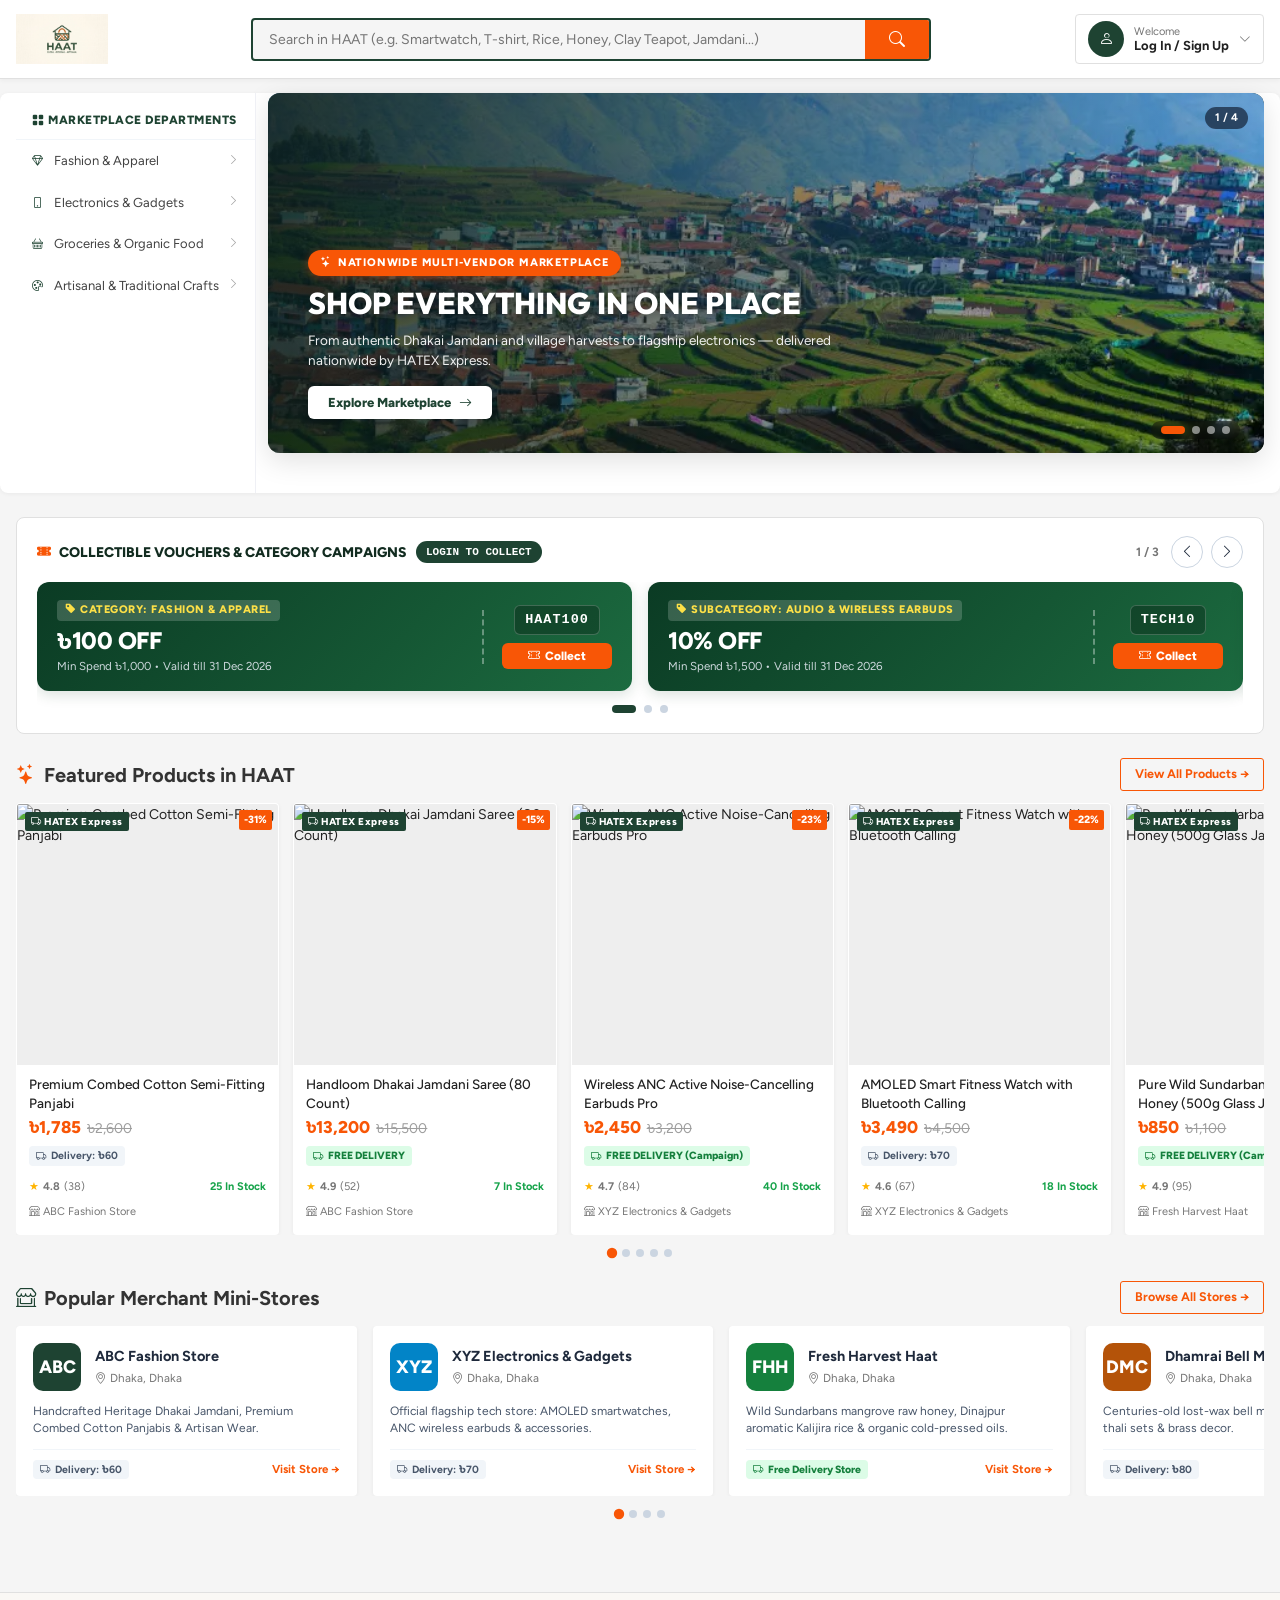
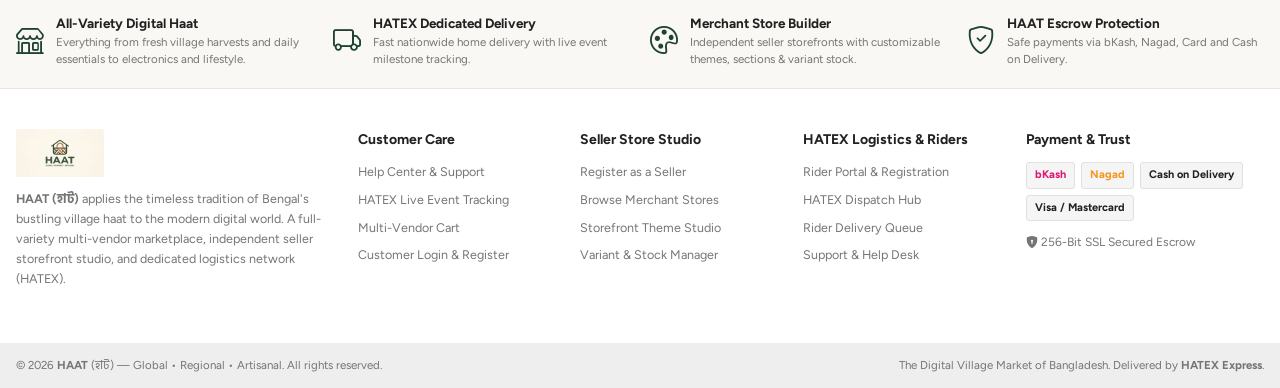
==== commit 17e4a045: "fix: add seller product deletion, inventory cleanup and dynamic store verification status sync" ====
--- a/index.html
+++ b/index.html
@@ -234,8 +234,8 @@
   </button>
 
   <!-- Application Logic -->
-  <script src="app.js?v=3.3"></script>
+  <script src="app.js?v=3.4"></script>
   <!-- API Bridge: syncs app.js ↔ PHP API ↔ MySQL -->
-  <script src="api-bridge.js?v=3.3"></script>
+  <script src="api-bridge.js?v=3.4"></script>
 </body>
 </html>
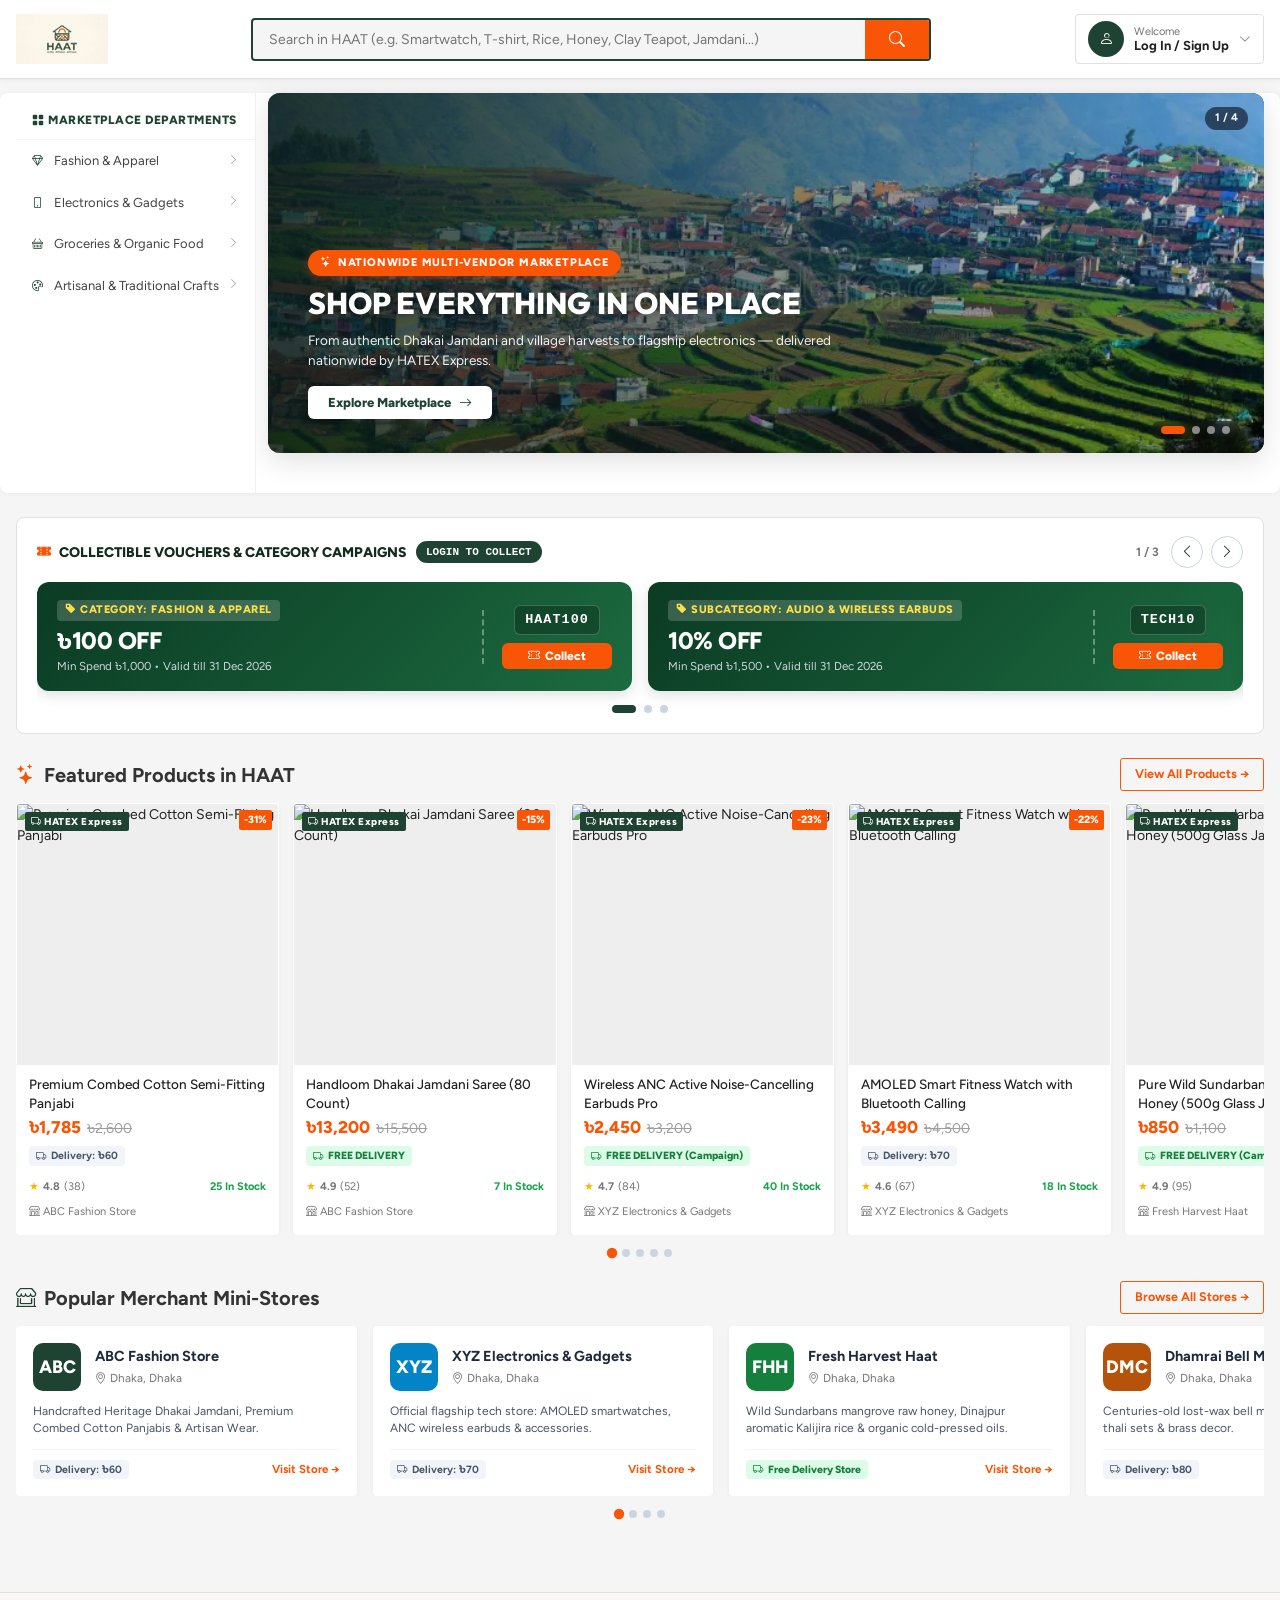
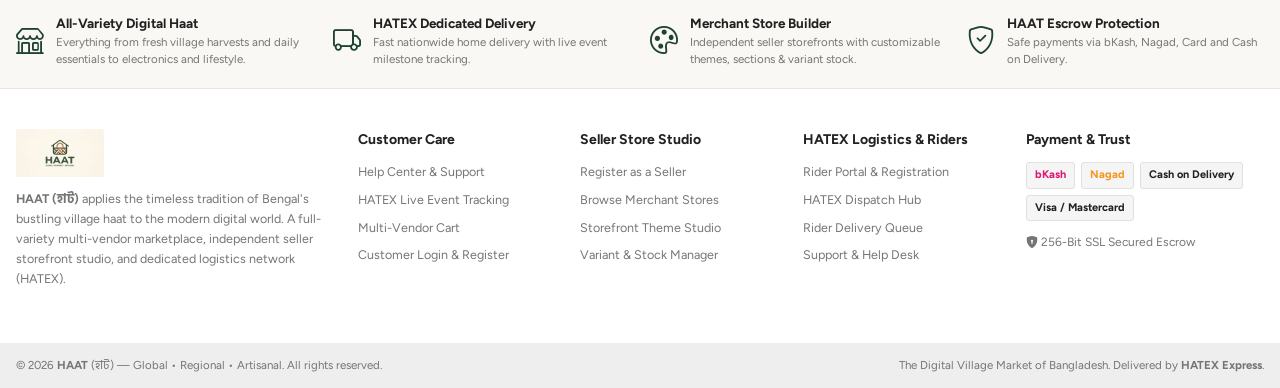
==== commit 18bb93ac: "fix: enforce MySQL ENUM consistency in delivery tracking and seller fulfillment pipeline" ====
--- a/index.html
+++ b/index.html
@@ -234,8 +234,8 @@
   </button>
 
   <!-- Application Logic -->
-  <script src="app.js?v=3.4"></script>
+  <script src="app.js?v=3.5"></script>
   <!-- API Bridge: syncs app.js ↔ PHP API ↔ MySQL -->
-  <script src="api-bridge.js?v=3.4"></script>
+  <script src="api-bridge.js?v=3.5"></script>
 </body>
 </html>
